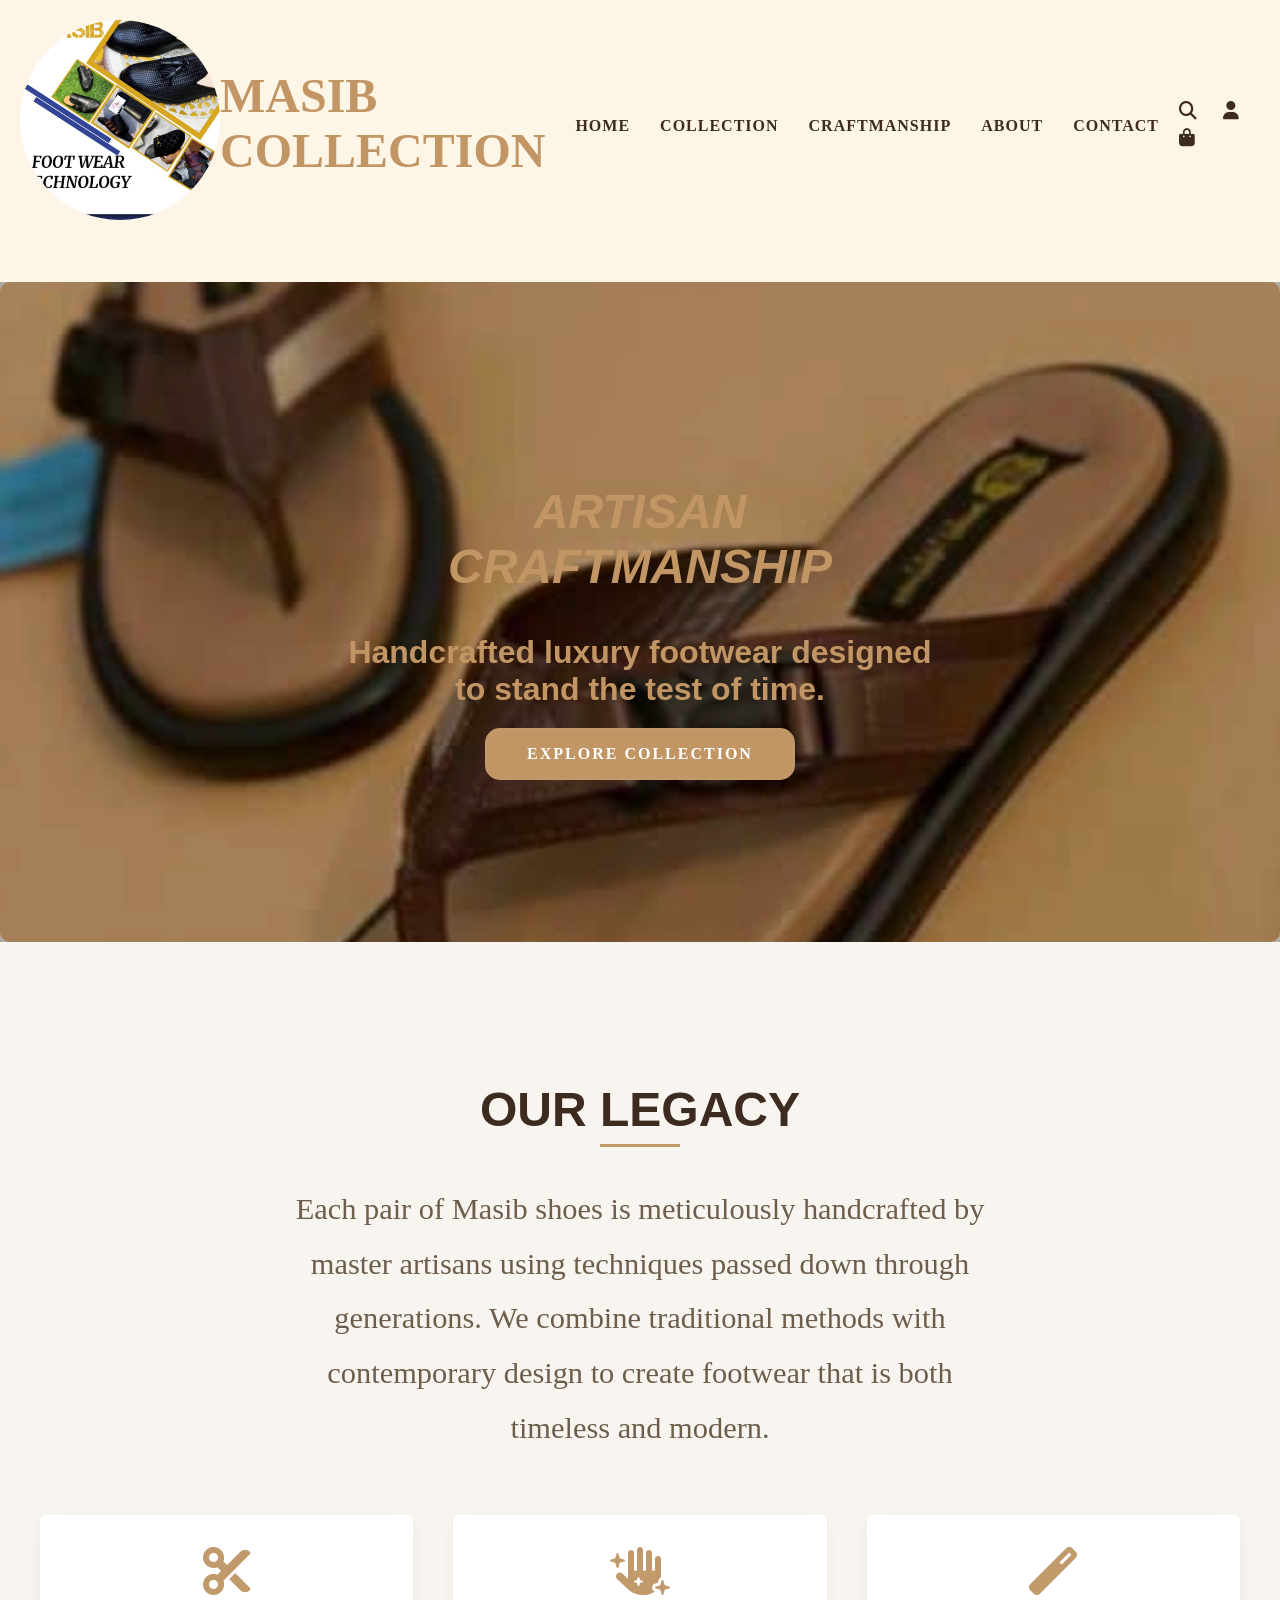
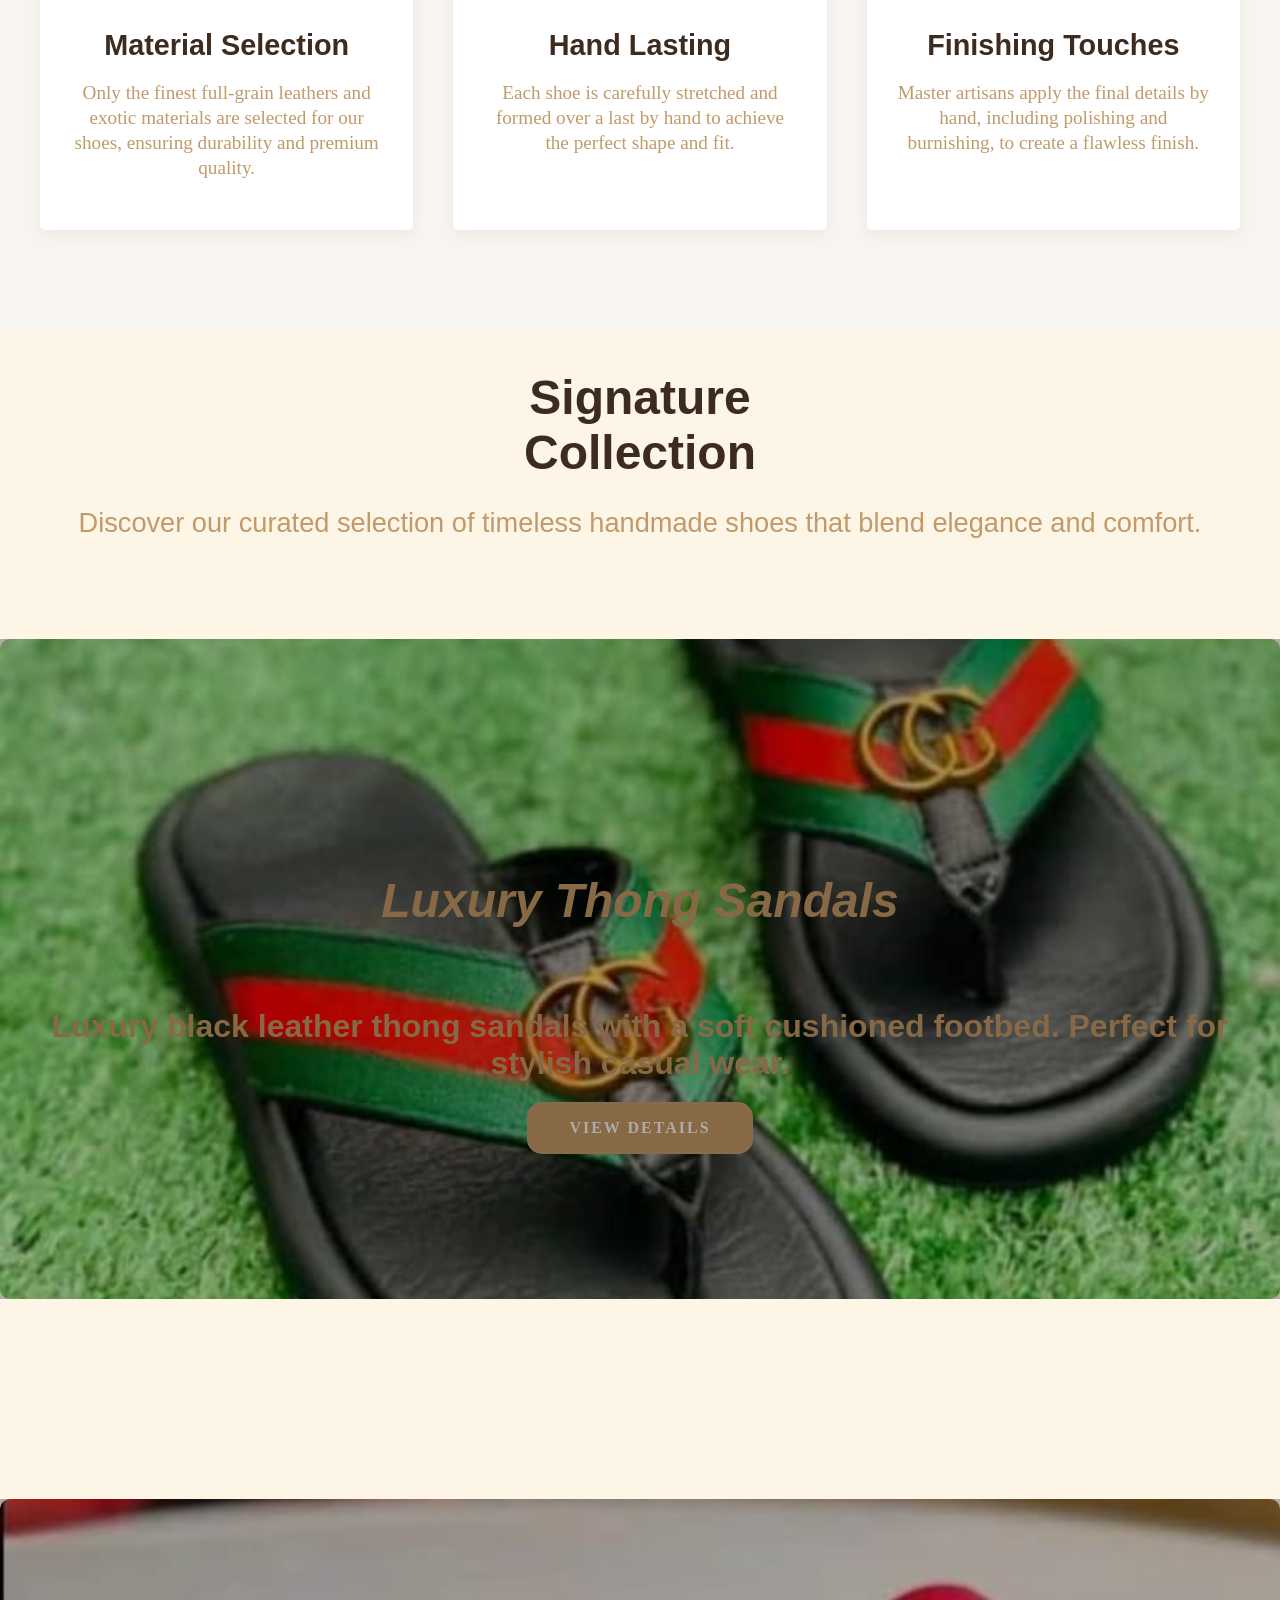
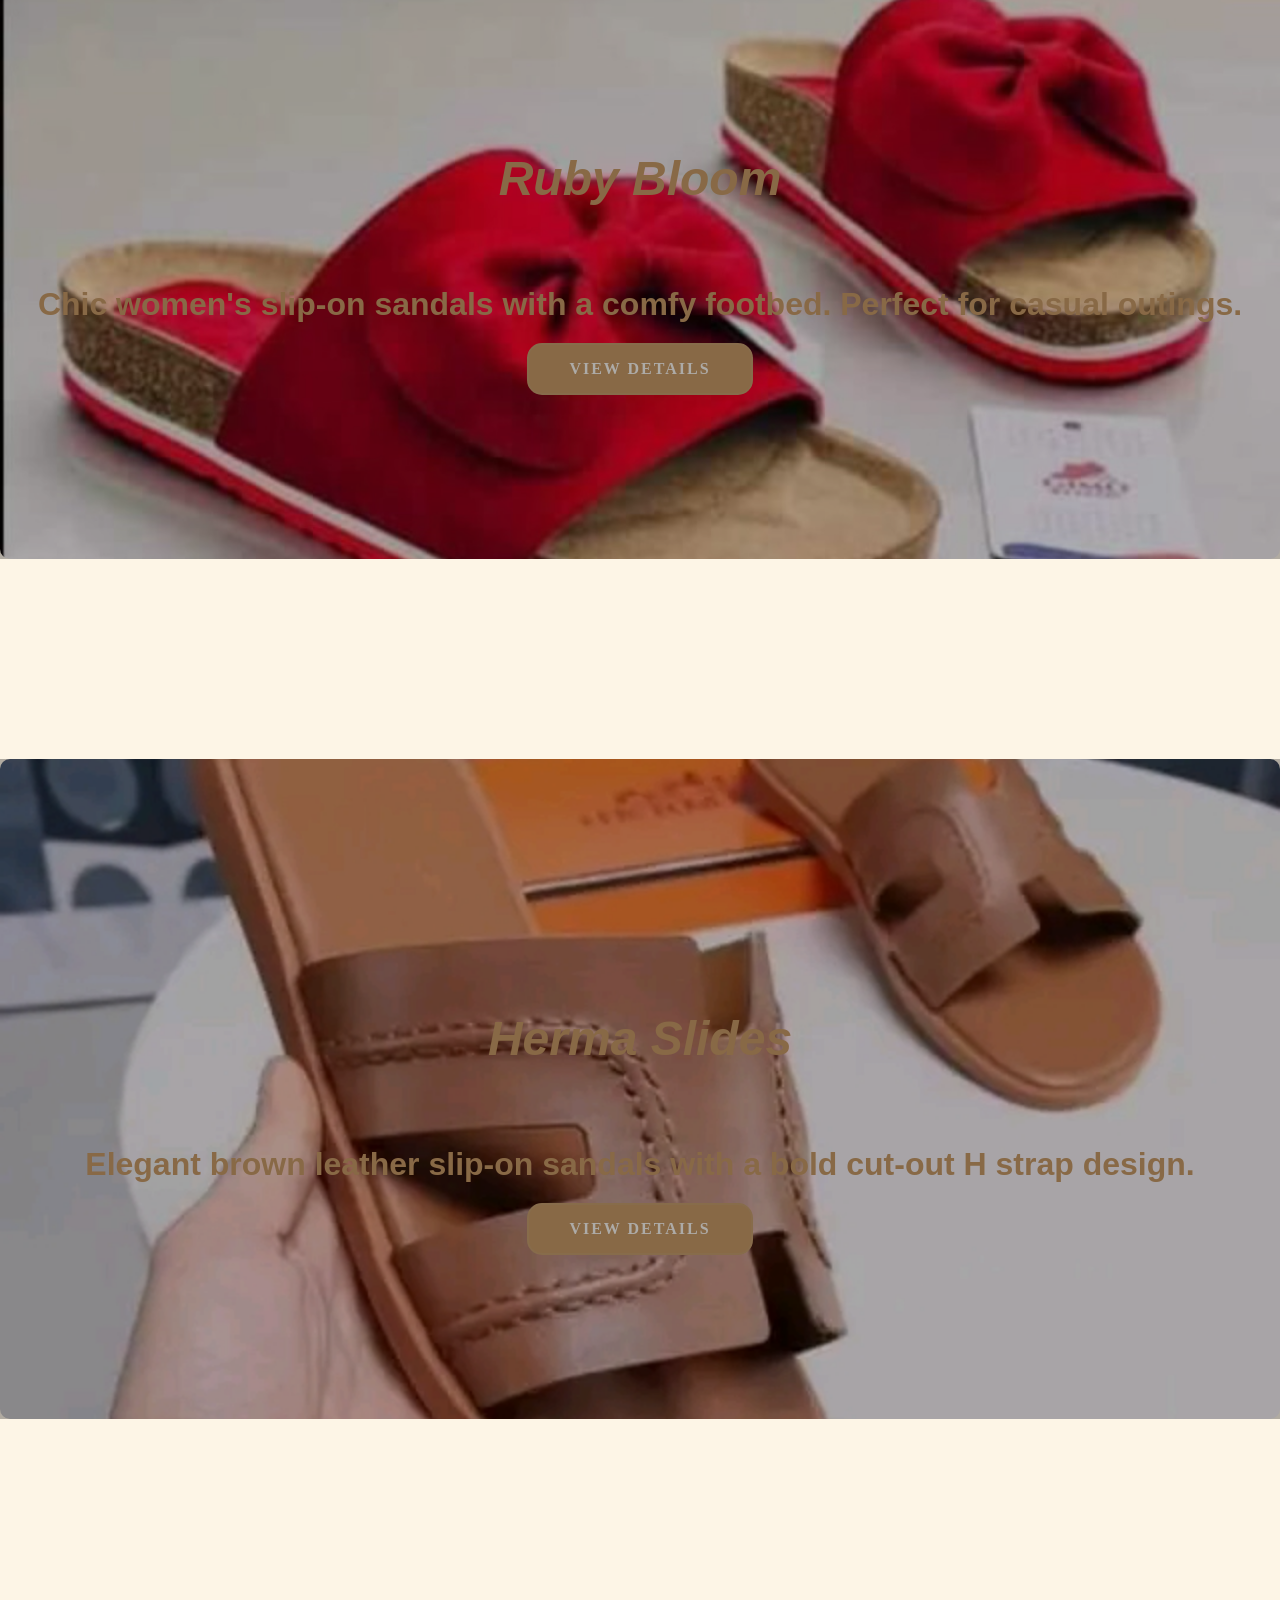
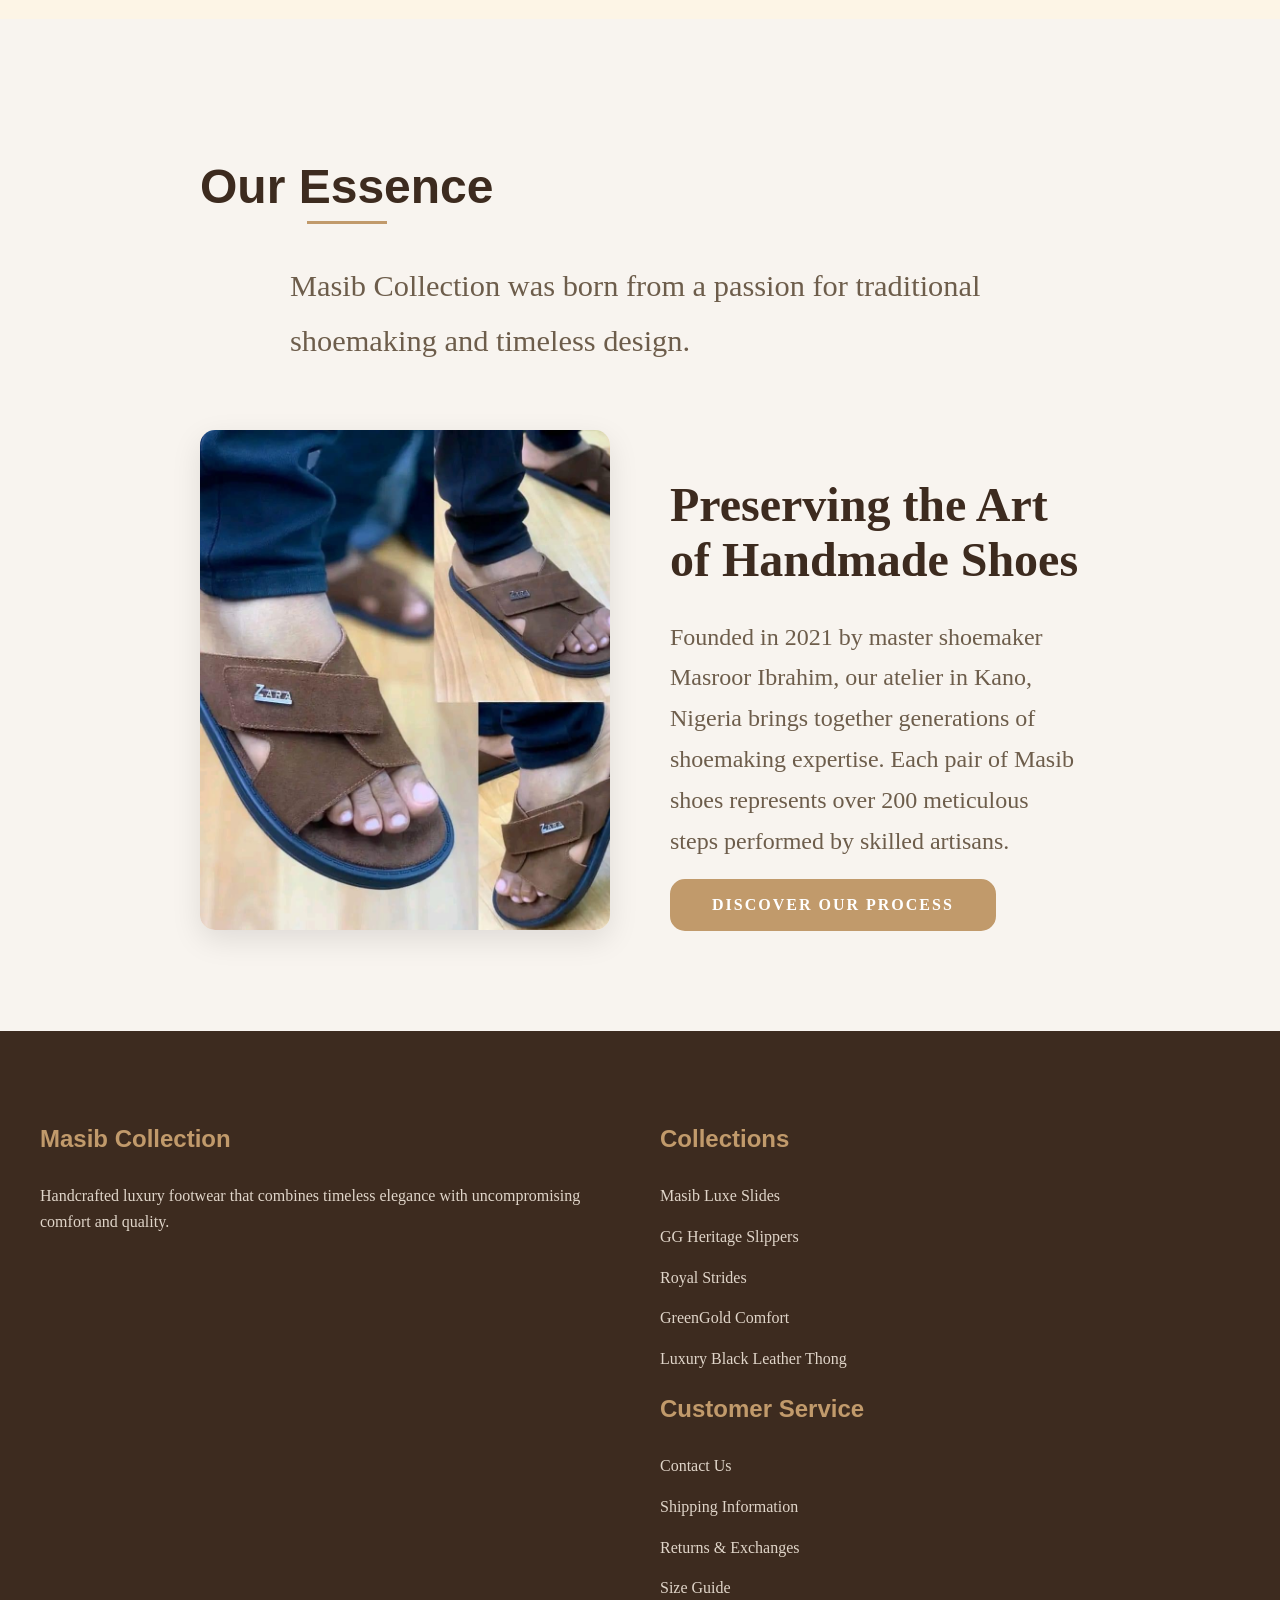
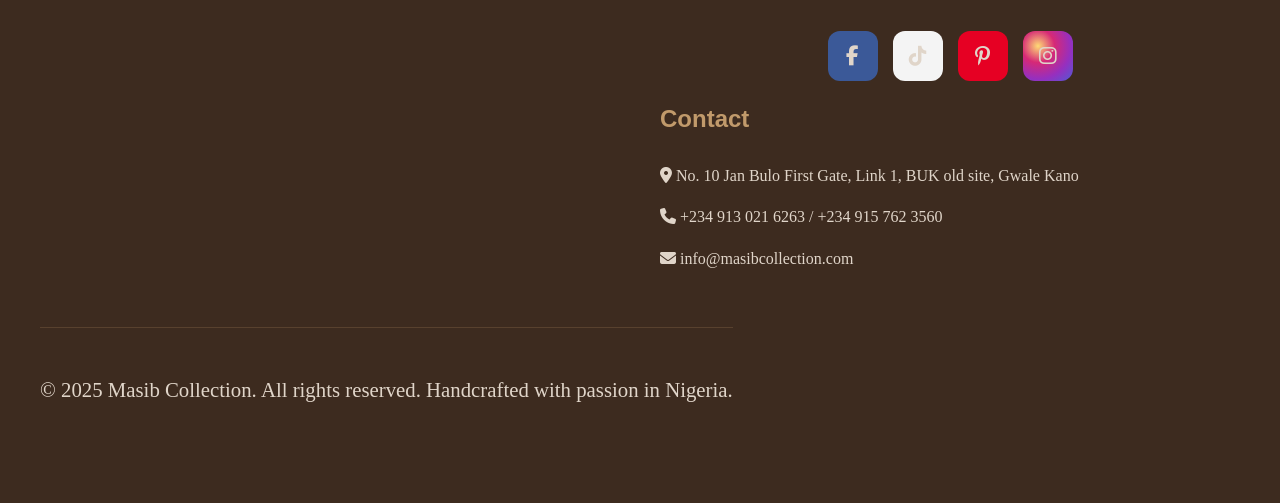
==== index.html @ 95a1f340 "Add files via upload" ====
<!DOCTYPE html>
<html lang="en">
<head>
  <meta charset="UTF-8">
  <meta name="viewport" content="width=device-width, initial-scale=1.0">
  <title>Masib Collection | Artisanal Handmade Shoes</title>
  <link rel="stylesheet" href="style.css">
  <link rel="stylesheet" href="https://cdnjs.cloudflare.com/ajax/libs/font-awesome/6.4.0/css/all.min.css">
</head>
<body class="bdy">
  <!-- HEADER SECTION -->
  <header id="home" class="top-header" role="banner">
    <a href="index.html" aria-label="Masib Collection home">
      <img src="logo3.jpg" alt="MASIB-COLLECTION LOGO" class="mcl">
    </a>

    <h1>MASIB<br>COLLECTION</h1>
    <nav role="navigation" aria-label="Main navigation">
      <ul>
        <li><a href="index.html">HOME</a></li>
        <li><a href="products.html">COLLECTION</a></li>
        <li><a href="craftmanship.html">CRAFTMANSHIP</a></li>
        <li><a href="about.html">ABOUT</a></li>
        <li><a href="contact.html">CONTACT</a></li>
      </ul>
    </nav><br><br>
    <div class="nav-icons" aria-hidden="false">
      <a href="#" aria-label="Search"><i class="fas fa-search"></i></a>
      <a href="#" aria-label="Account"><i class="fas fa-user"></i></a>
      <a href="#" aria-label="Cart"><i class="fas fa-shopping-bag"></i></a>
    </div>
  </header><br><br>

  <!-- HERO SECTION -->
  <section class="hero">
    <div class="hero-content">
      <h2>ARTISAN<br>CRAFTMANSHIP</h2>
      <p>Handcrafted luxury footwear designed to stand the test of time.</p>
      <a href="#" class="hero-btn" aria-label="Explore collection">EXPLORE COLLECTION</a>
    </div>
  </section>

  <!-- CRAFTMANSHIP SECTION -->
  <section id="craftmanship" class="craftmanship">
    <h2 class="section-title"> OUR LEGACY <br></h2>
    <p class="section-subtitle">
      Each pair of Masib shoes is meticulously handcrafted by master artisans using techniques
      passed down through generations. We combine traditional methods with contemporary design
      to create footwear that is both timeless and modern.
    </p>

    <div class="process-steps">
      <div class="step">
        <div class="step-icon" aria-hidden="true"><i class="fas fa-cut"></i></div>
        <h3 class="step-title">Material Selection</h3>
        <p class="step-desc">
          Only the finest full-grain leathers and exotic materials are selected for our shoes,
          ensuring durability and premium quality.
        </p>
      </div>

      <div class="step">
        <div class="step-icon" aria-hidden="true"><i class="fas fa-hand-sparkles"></i></div>
        <h3 class="step-title">Hand Lasting</h3>
        <p class="step-desc">
          Each shoe is carefully stretched and formed over a last by hand to achieve the perfect
          shape and fit.
        </p>
      </div>

      <div class="step">
        <div class="step-icon" aria-hidden="true"><i class="fas fa-magic"></i></div>
        <h3 class="step-title">Finishing Touches</h3>
        <p class="step-desc">
          Master artisans apply the final details by hand, including polishing and burnishing, to
          create a flawless finish.
        </p>
      </div>
    </div>
  </section>

  <!-- PRODUCTS SECTION -->
  <section class="products">
    <h2 class="sig-col">Signature<br>Collection</h2>
    <p class="sig-col2">Discover our curated selection of timeless handmade shoes that blend elegance and comfort.</p>

    <section class="style">
      <div class="style-content" aria-hidden="true"></div>
      <h3 class="style-h3">Luxury Thong Sandals</h3>
      <p class="style-p">
        Luxury black leather thong sandals with a soft cushioned footbed. Perfect for stylish casual wear.
      </p>
      <a href="pages/product-1.html" class="lts" aria-label="View Luxury Thong Sandals details">VIEW DETAILS</a>
    </section>

    <section class="slide">
      <div class="slide-content" aria-hidden="true"></div>
      <h3 class="style-h3">Ruby Bloom</h3>
      <p class="style-p">
        Chic women's slip-on sandals with a comfy footbed. Perfect for casual outings.
      </p>
      <a href="#" class="btm" aria-label="View Ruby Bloom details">VIEW DETAILS</a>
    </section>

    <section class="luxe">
      <div class="luxe-content" aria-hidden="true"></div>
      <h3 class="style-h3">Herma Slides</h3>
      <p class="style-p">
        Elegant brown leather slip-on sandals with a bold cut-out H strap design.
      </p>
      <a href="#" class="btm" aria-label="View Herma Slides details">VIEW DETAILS</a>
    </section>
  </section>

  <!-- ABOUT SECTION -->
  <section id="about" class="about">
    <h2 class="section-title">Our Essence</h2>
    <p class="section-subtitle">Masib Collection was born from a passion for traditional shoemaking and timeless design.</p>

    <div class="about-content">
      <div class="about-image" role="img" aria-label="Masib product image"></div>
      <div class="about-text">
        <h3>Preserving the Art of Handmade Shoes</h3>
        <p>
          Founded in 2021 by master shoemaker Masroor Ibrahim, our atelier in Kano, Nigeria brings
          together generations of shoemaking expertise. Each pair of Masib shoes represents over
          200 meticulous steps performed by skilled artisans.
        </p>
        <a href="#" class="our" aria-label="Learn more about Masib Collection">Discover our Process</a>
      </div>
    </div>
  </section>
  <!--FOOTER SECTION -->
<footer>
  <div class="footer-content">
    <div class="footer-column">
      <h3>Masib Collection</h3>
      <p>Handcrafted luxury footwear that combines timeless elegance with uncompromising comfort and quality.</p>
    </div>

    <div class="footer-column">
      <h3>Collections</h3>
      <ul>
        <li><a href="products.html">Masib Luxe Slides</a></li>
        <li><a href="products.html">GG Heritage Slippers</a></li>
        <li><a href="products.html">Royal Strides</a></li>
        <li><a href="products.html">GreenGold Comfort</a></li>
        <li><a href="products.html">Luxury Black Leather Thong</a></li>
      </ul>
   
    <div class="footer-column">
      <h3>Customer Service</h3>
      <ul>
        <li><a href="contact.html">Contact Us</a></li>
        <li><a href="contact.html">Shipping Information</a></li>
        <li><a href="contact.html">Returns &amp; Exchanges</a></li>
        <li><a href="contact.html">Size Guide</a></li>
      </ul>
    </div>

<div class="social-media">
<a href="#https://facebook.com/@your-username" class="social-box facebook" target="_blank" rel="noopener noreferrer" aria-label="Masib Collection on Facebook">
  <i class="fab fa-facebook-f" aria-hidden="true"></i>
</a>
  <a href="https://www.tiktok.com/@your-username" class="social-box tiktok" target="_blank" rel="noopener noreferrer" aria-label="Masib Collection on TikTok">
    <i class="fab fa-tiktok" aria-hidden="true"></i>
  </a>
  <a href="https://pinterest.com/your-username" class="social-box pinterest" target="_blank" rel="noopener noreferrer" aria-label="Masib Collection on Pinterest">
    <i class="fab fa-pinterest-p" aria-hidden="true"></i>
  </a>
  <a href="https://instagram.com/your-username" class="social-box instagram" target="_blank" rel="noopener noreferrer" aria-label="Masib Collection on Instagram">
    <i class="fab fa-instagram" aria-hidden="true"></i>
  </a>
</div>
    <div class="footer-column">
      <h3>Contact</h3>
      <p><i class="fas fa-map-marker-alt" aria-hidden="true"></i> No. 10 Jan Bulo First Gate, Link 1, BUK old site, Gwale Kano</p>
      <p><i class="fas fa-phone" aria-hidden="true"></i> +234 913 021 6263 / +234 915 762 3560</p>
      <p><i class="fas fa-envelope" aria-hidden="true"></i> info@masibcollection.com</p>
    </div>
  </div>
  <div class="footer-bottom">
    <div class="copyright">
      <p>&copy; 2025 Masib Collection. All rights reserved. Handcrafted with passion in Nigeria.</p>
    </div>
  </div>
</footer>
</body>
</html>
---- style.css ----
/* header & navigation section*/ 

.top-header {
    display: flex;
    flex-direction:  row:
    justify-content: space-between;
    align-items: center;
    padding: 20px;
    font-weight: bold;
    font-size: 1.5rem;
    color: #c29664;
}

nav ul {
    display: flex;
    flex-direction: row;
    list-style: none;
    margin: 0;
    padding: 0;
}

nav li {
    margin-left: 30px;
}

nav a {
    text-decoration: none;
    color: #3d2b1f;
    font-weight: 600;
    font-size: 16px;
    text-transform: uppercase;
    letter-spacing: 1px;
    transition: color 0.3s;
}

nav a:hover {
    color: #c19a6b;
}

.nav-icons a:hover {
    color: #c19a6b;
}
.nav-icons a {
    margin-left: 20px;
    font-size: 18px;
    color: #3d2b1f;
    transition: color 0.3s;
}

/* hero section */

.bdy {
    background-color: oldlace;
    min-height: 100vh;
    margin: 0;
}

.hero {
    min-height: 60vh;
    height: auto;
    display: flex;
    justify-content: center; /* horizontal */
    align-items: center; /* vertical */ 
    color: white;
    background-image: url('palm.jpg');
    background-size: cover;
    background-position: center;
    background-repeat: no-repeat;
    border-radius: 10px;
    flex-direction: column;
    position: relative;
    text-align: center;
    padding: 60px 20px;
}

.hero::before {
    content: "";
    position: absolute;
    top: 0; left: 0;
    width: 100%; height: 100%;
    background: rgba(0, 0, 0, 0.3);
    z-index: 1;
}

.hero-content {
    z-index: 2;
    max-width: 600px;
    padding: 20px;
}
.hero-content h2 {
    font-size: 3rem;
    font-family: Arial, Helvetica, sans-serif;
    font-weight: bold;
    font-style: italic;
    color: #c29664;
}

.hero-content p {
    font-size: 2rem;
    margin-bottom: 20px;
    font-weight: 900;
    font-family: 'Lucida Sans', 'Lucida Sans Regular', 'Lucida Grande', 'Lucida Sans Unicode', Geneva, Verdana, sans-serif;
    color: #c29664;
}

.hero-btn{
    background-color: #c29664;
    padding: 15px 40px;
    font-weight: 600;
    color: white;
    text-decoration: none;
    border-radius: 15px;
    letter-spacing: 2px;
    text-transform: uppercase;
    display: inline-block;
    border: 2px solid #c19a6b;
    transition: all 0.3s;
}

.hero-btn:hover {
    background: transparent;
    color: #c19a6b;
}

/* craftmanship section */
.craftmanship {
    padding: 100px 20px;
    background: #f8f4ef;
    text-align: center;
}

.section-title::after {
    content: '';
    position: absolute;
    width: 80px;
    height: 3px;
    background: #c19a6b;
    bottom: -10px;
    left: 50%;
    transform: translateX(-50%);
}

.section-title {
    font-family: 'arial', sans-serif;
    font-size: 3rem;
    margin-bottom: 15px;
    color: #3d2b1f;
    position: relative;
    display: inline-block;
}

.section-subtitle {
    font-size: 1.9rem;
    max-width: 700px;
    margin: 30px auto 60px;
    color: #6d5d4b;
    line-height: 1.8;
}

.process-steps {
    display: flex;
    justify-content: center;
    flex-wrap: wrap;
    gap: 40px;
    max-width: 1200px;
    margin: 0 auto;
}

.step {
    flex: 1;
    min-width: 250px;
    max-width: 350px;
    padding: 30px;
    background: white;
    border-radius: 5px;
    box-shadow: 0 5px 15px rgba(0, 0, 0, 0.05);
    transition: transform 0.3s;
}

.step:hover {
    transform: translateY(-10px);
}

.step-icon {
    font-size: 3rem;
    color: #c19a6b;
    margin-bottom: 20px;
}

.step-title {
    font-family: Impact, Haettenschweiler, 'Arial Narrow Bold', sans-serif;
    font-size: 1.8rem;
    margin-bottom: 15px;
    color: #3d2b1f;
}
.step-desc {
    color: #c19a6b;
    line-height: 1.3;
    font-size: 1.2rem;
    font-family: 'Lucida Sans', 'Lucida Sans Regular', 'Lucida Grande';
    font-weight: 200;
}

/* products section */
.sig-col {
    font-size: 3rem;
    text-align: center;
    font-family: Verdana, Geneva, Tahoma, sans-serif;
    margin-bottom: 15px;
    color: #3d2b1f;
}

.sig-col2 {
    font-size: 1.7rem;
    font-family: 'Segoe UI', Tahoma, Geneva, Verdana, sans-serif;
    text-align: center;
    margin-bottom: 15px;
    color: #c19a6b;
}

.style {
    min-height: 60vh;
    height: auto;
    display: flex;
    justify-content: center;
    align-items: center;
    color: #f8f4ef;
    background-image: url('ggc2.jpg');
    background-size: cover;
    background-position: center;
    background-repeat: no-repeat;
    border-radius: 10px;
    flex-direction: column;
    position: relative;
    text-align: center;
    margin-top: 100px;
    margin-bottom: 200px;
    padding: 60px 20px;
}

.style::before {
    content: "";
    position: absolute;
    top: 0; left: 0;
    width: 100%; height: 100%;
    background: rgba(0, 0, 0, 0.3);
    z-index: 1;
}

.style-content {
    z-index: 2;
    max-width: 600px;
    padding: 20px;
}

.style-h3 {
    font-size: 3rem;
    font-family: Arial, Helvetica, sans-serif;
    font-weight: bold;
    font-style: italic;
    color: #c29664;
}

.style-p {
    font-size: 2rem;
    margin-bottom: 20px;
    font-weight: 900;
    font-family: 'Lucida Sans', 'Lucida Sans Regular', 'Lucida Grande', 'Lucida Sans Unicode', Geneva, Verdana, sans-serif;
    color: #c29664;
}

.lts {
    background-color: #c29664;
    color: #f8f4ef;
    font-weight: bold;
    text-decoration: none;
    border-radius: 15px;
    padding: 15px 40px;
    display: inline-block;
    text-transform: uppercase;
    letter-spacing: 2px;
    border: 2px solid #c19a6b;
    transition: all 0.3s;
}

.lts:hover {
    background: transparent;
    color: #c19a6b;
}

.slide {
    min-height: 60vh;
    height: auto;
    display: flex;
    justify-content: center;
    align-items: center;
    color: #f8f4ef;
    background-image: url('brc2.jpg');
    background-size: cover;
    background-position: center;
    background-repeat: no-repeat;
    border-radius: 10px;
    flex-direction: column;
    position: relative;
    text-align: center;
    margin-top: 100px;
    margin-bottom: 200px;
    padding: 60px 20px;
}

.btm {
    background-color: #c29664;
    padding: 15px 40px;
    font-weight: 600;
    color: #f8f4ef;
    text-decoration: none;
    border-radius: 15px;
    text-transform: uppercase;
    letter-spacing: 2px;
    border: 2px solid #c19a6b;
    transition: all 0.3s;
    display: inline-block;
}

.btm:hover {
    background: transparent;
    color: #c19a6b;
}
.slide::before {
    content: "";
    position: absolute;
    top: 0; left: 0;
    width: 100%; height: 100%;
    background: rgba(0, 0, 0, 0.3);
    z-index: 1;
}

.slide-content {
    z-index: 2;
    max-width: 600px;
    padding: 20px;
}

.luxe {
    min-height: 60vh;
    height: auto;
    display: flex;
    justify-content: center;
    align-items: center;
    color: #f8f4ef;
    background-image: url('hms.jpg');
    background-size: cover;
    background-position: center;
    background-repeat: no-repeat;
    border-radius: 10px;
    flex-direction: column;
    position: relative;
    text-align: center;
    margin-bottom: 200px;
    margin-top: 100px;
    padding: 60px 20px;
}

.luxe::before {
    content: "";
    position: absolute;
    top: 0; left: 0;
    width: 100%; height: 100%;
    background: rgba(0, 0, 0, 0.3);
    z-index: 1;
}

.luxe-content {
    z-index: 2;
    max-width: 600px;
    padding: 20px;
}

/* buttons shared styles already defined above (bth, btm, lts) */

.about {
    padding: 100px 200px;
    background: #f8f4ef;
}

.about-content {
   display: flex;
   align-items: center;
   max-width: 1200px;
   margin: 60px auto 0;
   gap: 60px;
   flex-wrap: wrap;
}

.about-image {
    flex: 1;
    height: 500px;
    background: url('zara.jpg') center/cover no-repeat;
    border-radius: 15px;
    box-shadow: 0 10px 30px rgba(0, 0, 0, 0.1);
}

.about-text {
    flex: 1;
    min-width: 300px;
}

.about-text h3 {
    font-family: 'Times New Roman', Times, serif;
    font-size: 3rem;
    margin-bottom: 30px;
    color: #3d2b1f;
}

.about-text p {
    color: #6d5d4b;
    line-height: 1.8;
    margin-bottom: 30px;
    font-size: 1.5rem;
}

.our {
    border-radius: 15px;
    background: #c19a6b;
    color: white;
    letter-spacing: 2px;
    border: 2px solid #c19a6b;
    transition: all 0.3s;
    text-decoration: none;
    font-weight: 600;
    text-transform: uppercase;
    padding: 15px 40px;
    display: inline-block;
}

.our:hover {
    background: transparent;
    color: #c19a6b;
}

.mcl{
    width: 200px;
    height: 200px;
    border-radius: 50%;
    object-fit: cover;
}

/* FOOTER */
footer {
    background: #3d2b1f;
    color: #e0d5c9;
    padding: 70px 20px 30px;
}

.footer-content {
    display: flex;
    flex-wrap: wrap;
    justify-content: space-between;
    max-width: 1200px;
    margin: 0 auto;
    gap: 40px;
    padding-bottom: 50px;
}

.footer-column {
    flex: 1;
    min-width: 250px;
}

.footer-column h3 {
    font-family: 'Segoe UI', Tahoma, Geneva, Verdana, sans-serif;
    font-size: 1.5rem;
    margin-bottom: 30px;
    color: #c19a6b;
}

.footer-column p, .footer-column li {
   margin-bottom: 15px;
   line-height: 1.6;
}

.footer-column ul {
    list-style: none;
    padding: 0;
}

.footer-column a {
    color: #e0d5c9;
    text-decoration: none;
    transition: color 0.3s;
}
.footer-column a:hover {
    color: #c19a6b;
}

.social-media {
  display: flex;
  justify-content: center;
  gap: 15px;
  margin-top: 30px;
}

.social-box {
  width: 50px;
  height: 50px;
  border-radius: 12px;
  background-color: #f4f4f4;
  display: flex;
  justify-content: center;
  align-items: center;
  text-decoration: none;
  font-size: 20px;
  transition: all 0.3s ease;
  color: #fff;
}

.facebook { background-color: #3b5998; }
.twitter { background-color: #00acee; }
.pinterest { background-color: #e60023; }
.instagram { background: radial-gradient(circle at 30% 30%, #feda75, #d62976, #962fbf, #4f5bd5); }

.social-box:hover {
  transform: scale(1.1);
  box-shadow: 0 8px 20px rgba(0, 0, 0, 0.2);
}

.copyright {
    text-align: center;
    padding-top: 30px;
    border-top: 1px solid rgba(193, 154, 107, 0.2);
    max-width: 1200px;
    margin: 0 auto;
    font-size: 1.3rem;
}

 /* COLLECTION SECTION */
        .collection-header > h2 {
            font-size: 2.5rem;
            text-align: center;
            color: #c19a6b;
            font-weight: 700;
            font-family: 'Franklin Gothic Medium', 'Arial Narrow', Arial, sans-serif;
            margin-bottom: 0px;
            text-transform: uppercase;
            opacity: 0;
            transform: translateY(0);
            animation: slidefade 1s ease forwards;
            animation-delay: 1s;
        }

        @keyframes slidefade{
            to{
                opacity: 1;
                transform: translateY(0);
            }
        }

        .collection-header > h4 {
            color: #3d2b1f;
            font-size: 1.5rem;
            font-weight: 300;
            font-family: 'Segoe UI', Tahoma, Geneva, Verdana, sans-serif;
            text-align: center;
            margin-bottom: opx;
            opacity: 0;
            transform: translateY(20px);
            animation: slidefade 1s ease forwards;
            animation-delay: 0.5s;
        }

        .product-grid {
  display: grid;
  grid-template-columns: repeat(auto-fit, minmax(230px, 1fr));
  gap: 30px;
  max-width: 1100px;
  margin: 0 auto;
}

.product-card {
  background: #c9a67d;
  border-radius: 20px;
  box-shadow: 0 2px 10px rgba(0,0,0,0.08);
  overflow: hidden;
  transition: transform 0.3s ease, box-shadow 0.3s ease;
}

.product-card:hover {
  transform: translateY(-5px);
  box-shadow: 0 4px 18px rgba(0,0,0,0.15);
}

.product-card img {
  width: 100%;
  height: 500px;
  object-fit: cover;
  transition: transform 0.4s ease;
}

.product-card img:hover {
  transform: scale(1.05);
}

.product-card h3 {
  font-size: 2rem;
  color: #4e7a8e;
  margin-top: 12px;
  text-align: center;
  font-family: 'Gill Sans', 'Gill Sans MT', Calibri, 'Trebuchet MS', sans-serif;
  font-weight: 400;
  font-style: ;
}

.product-card .price {
  color: #4e7a8e;
  margin: 5px 0 10px;
  text-align: center;
  font-family: 'Segoe UI', Tahoma, Geneva, Verdana, sans-serif;
  font-weight: 300;
}

.product-card button {
  background: #001f3f;
  color: #4e7a8e;
  border: none;
  padding: 10px 0;
  width: 100%;
  border-radius: 0 0 15px 15px;
  cursor: pointer;
  font-weight: 500;
  transition: background 0.3s ease;
}

.product-card button:hover {
  background: #00acee;
}

/* ========== CRAFTSMANSHIP SECTION ========== */
.craftsmanship {
  background: linear-gradient(to right, #fff, #f7f5f0);
  padding: 80px 10%;
  animation: fadeUp 1.3s ease-in-out;
}

.craft-container {
  display: grid;
  grid-template-columns: repeat(auto-fit, minmax(380px, 1fr));
  gap: 50px;
  align-items: center;
}

/* TEXT SECTION */
.craft-text h2 {
  font-size: 2.4rem;
  letter-spacing: 3px;
  color: #111;
  position: relative;
  margin-bottom: 20px;
}

.craft-text h2::after {
  content: "";
  width: 70px;
  height: 3px;
  background: #e0a106;
  position: absolute;
  bottom: -8px;
  left: 0;
}

.craft-text p {
  color: #444;
  line-height: 1.8;
  margin-top: 15px;
  font-size: 1rem;
  text-align: justify;
}

.learn-btn {
  display: inline-block;
  background: #111;
  color: #fff;
  border: none;
  padding: 12px 30px;
  border-radius: 25px;
  margin-top: 25px;
  font-size: 1rem;
  font-weight: 500;
  cursor: pointer;
  transition: all 0.4s ease;
}

/* Button hover & responsive behavior */
.learn-btn:hover,
.learn-btn:focus {
  background: #e0a106;
  color: #111;
  transform: scale(1.07);
  box-shadow: 0 0 15px rgba(224,161,6,0.4);
}

.learn-btn:active {
  transform: scale(0.98);
}

/* IMAGE SECTION */
.craft-image img {
  width: 100%;
  border-radius: 14px;
  box-shadow: 0 4px 18px rgba(0,0,0,0.15);
  transition: transform 0.6s ease, box-shadow 0.6s ease;
}

.craft-image img:hover {
  transform: scale(1.05);
  box-shadow: 0 6px 20px rgba(0,0,0,0.25);
}

/* Animation */
@keyframes fadeUp {
  from { opacity: 0; transform: translateY(40px); }
  to { opacity: 1; transform: translateY(0); }
}

/* RESPONSIVE DESIGN */
@media (max-width: 768px) {
  .craftsmanship {
    padding: 60px 6%;
  }

  .craft-text h2 {
    font-size: 1.8rem;
    text-align: center;
  }

  .craft-text h2::after {
    left: 50%;
    transform: translateX(-50%);
  }

  .craft-text p {
    font-size: 0.95rem;
    line-height: 1.7;
  }

  .learn-btn {
    display: block;
    margin: 25px auto 0;
    padding: 12px 40px;
    font-size: 0.95rem;
  }

  .craft-image img {
    border-radius: 50px;
  }
}

Masroor 1, [11/5/2025 8:02 AM]
<section class="about-section">
    <div class="about-container">
      <div class="about-image fade-in-left">
        <img src="hfc.jpg" alt="Masib craftsmanship">
      </div>

      <div class="about-text fade-in-right">
        <h2>About Masib Collection</h2>
        <p>
          <strong>MASIB Collection</strong> was founded with a passion for artistry, precision, and individuality. Each piece is more than footwear — it’s a form of expression. 
          We combine traditional craftsmanship with innovative design, creating timeless shoes that deliver elegance, comfort, and durability in every step.
        </p>

        <p>
          Our skilled artisans work with premium materials, shaping each pair to perfection. From sketch to sole, every MASIB creation carries a story of dedication, detail, and purpose.
        </p>

        <p>
          Whether you’re dressing up or winding down, MASIB shoes embody confidence and sophistication — made for those who walk their own path.
        </p>

        <a href="products.html" class="btn">Explore Our Collection</a>
      </div>
    </div>
  </section>

/* === ABOUT PAGE STYLING === */

.about-section {
  padding: 80px 10%;
  background: #fff;
  color: #111;
  overflow: hidden;
}

.about-container {
  display: flex;
  flex-wrap: wrap;
  align-items: center;
  gap: 50px;
}

.story-image img {
  width: 100%;
  max-width: 500px;
  border-radius: 15px;
  box-shadow: 0 4px 25px rgba(0,0,0,0.1);
}

.about-text {
  flex: 1;
  min-width: 300px;
}

.about-text h2 {
  font-size: 2.4em;
  margin-bottom: 20px;
  color: #000;
  position: relative;
  animation: fadeDown 1s ease forwards;
}

.about-text h2::after {
  content: '';
  display: block;
  width: 60px;
  height: 4px;
  background: #000;
  margin-top: 10px;
  border-radius: 2px;
}

.about-text p {
  line-height: 1.7;
  margin-bottom: 18px;
  opacity: 0;
  animation: fadeUp 1s ease forwards;
}

.about-text p:nth-of-type(1) { animation-delay: 0.3s; }
.about-text p:nth-of-type(2) { animation-delay: 0.6s; }
.about-text p:nth-of-type(3) { animation-delay: 0.9s; }

.btn {
  display: inline-block;
  padding: 12px 25px;
  background: #c19a6b;
  color: #feda75;
  text-decoration: none;
  border-radius: 25px;
  margin-top: 10px;
  margin-bottom: 15px;
  opacity: 0;
  transform: translateY(20px);
  animation: fadeUp 1s ease forwards;
  animation-delay: 1.2s;
}

.btn:hover {
  background: #333;
  transform: scale(1.05);
  transition: 0.3s;
}

/* === ANIMATIONS === */

@keyframes fadeInLeft {
  from { opacity: 0; transform: translateX(-60px); }
  to { opacity: 1; transform: translateX(0); }
}

@keyframes fadeInRight {
  from { opacity: 0; transform: translateX(60px); }
  to { opacity: 1; transform: translateX(0); }
}

@keyframes fadeUp {
  from { opacity: 0; transform: translateY(30px); }
  to { opacity: 1; transform: translateY(0); }
}

@keyframes fadeDown {
  from { opacity: 0; transform: translateY(-30px); }
  to { opacity: 1; transform: translateY(0); }
}

/* Animation Classes */
.fade-in-left {
  opacity: 0;
  animation: fadeInLeft 1.2s ease forwards;
}

.fade-in-right {
  opacity: 0;
  animation: fadeInRight 1.2s ease forwards;
  animation-delay: 0.3s;
}

/* Responsive */
@media (max-width: 768px) {
  .about-container {
    flex-direction: column;
    text-align: center;
  }

  .about-text h2::after {
    margin: 10px auto;
  }
}

/* ===== CONTACT SECTION ===== */
.contact-section {
  padding: 80px 10%;
  display: flex;
  flex-wrap: wrap;
  justify-content: center;
  align-items: flex-start;
  background: linear-gradient(135deg, #fff 40%, #f1f1f1);
  animation: fadeIn 1s ease forwards;
}

.contact-container {
  display: flex;
  flex-wrap: wrap;
  justify-content: space-between;
  width: 100%;
  max-width: 1100px;
  gap: 40px;
}

/* ===== INFO SECTION ===== */
.contact-info {
  flex: 1;
  min-width: 300px;
  animation: slideInLeft 1s ease forwards;
}

.contact-info h2 {
  font-size: 2em;
  margin-bottom: 15px;
  color: #111;
}

.contact-info p {
  line-height: 1.6;
  margin-bottom: 20px;
}

.contact-details p {
  margin-bottom: 10px;
  display: flex;
  align-items: center;
}

.contact-details i {
  margin-right: 10px;
  color: #b48b4e;
}

.contact-links a {
  color: #333;
  font-size: 1.5em;
  margin-right: 15px;
  transition: 0.3s ease;
}

.contact-links a:hover {
  color: #b48b4e;
  transform: scale(1.1);
}

/* ===== FORM SECTION ===== */
.contact-form {
  flex: 1;
  min-width: 300px;
  background: #fff;
  padding: 30px;
  border-radius: 12px;
  box-shadow: 0 4px 20px rgba(0, 0, 0, 0.08);
  animation: slideInRight 1s ease forwards;
}

.contact-form form {
  display: flex;
  flex-direction: column;
}

.contact-form input,
.contact-form textarea {
  margin-bottom: 15px;
  padding: 12px;
  border: 1px solid #ccc;
  border-radius: 8px;
  font-size: 1em;
  width: 100%;
}

.contact-form button {
  background: #b48b4e;
  color: #fff;
  border: none;
  padding: 12px;
  border-radius: 8px;
  font-size: 1em;
  cursor: pointer;
  transition: 0.3s ease;
}

.contact-form button:hover {
  background: #96753c;
  transform: translateY(-2px);
}

/* ===== ANIMATIONS ===== */
@keyframes fadeIn {
  from { opacity: 0; }
  to { opacity: 1; }
}

@keyframes slideInLeft {
  from { transform: translateX(-50px); opacity: 0; }
  to { transform: translateX(0); opacity: 1; }
}

@keyframes slideInRight {
  from { transform: translateX(50px); opacity: 0; }
  to { transform: translateX(0); opacity: 1; }
}

/* ===== RESPONSIVE ===== */
@media (max-width: 768px) {
  .contact-section {
    padding: 60px 5%;
  }
  .contact-container {
    flex-direction: column;
  }
}
    
/* RESPONSIVE */

/* Large tablets / small desktops */
@media (max-width: 1100px) {
    .top-header {
        flex-direction: column;
        align-items: center;
        gap: 12px;
        padding: 12px 5%;
    }

    nav ul {
        flex-direction: row;
        flex-wrap: wrap;
        justify-content: center;
    }

    nav li {
        margin-left: 20px;
    }

    section {
        padding: 80px 5% 40px;
    }

    .hero, .style, .slide, .luxe {
        padding: 40px 20px;
    }

    .about {
        padding: 60px 20px;
    }

    .about-content {
        gap: 30px;
    }

    .footer-content {
        padding-bottom: 40px;
    }
}

/* Tablets and mobile landscape */
@media (max-width: 768px) {
    .top-header {
        padding: 10px 4%;
    }

    nav ul {
        flex-direction: column;
        align-items: center;
        gap: 10px;
    }

    nav li {
        margin-left: 0;
    }

    .hero-content h2 { font-size: 2rem; }
    .hero-content p { font-size: 1.25rem; }

    .section-title { font-size: 2.2rem; }
    .section-subtitle { font-size: 1.1rem; }

    .process-steps {
        flex-direction: column;
        gap: 20px;
        padding: 0 20px;
    }

    .about {
        padding: 40px 16px;
    }

    .about-image {
        height: 320px;
    }

    .mcl {
        width: 140px;
        height: 140px;
    }

    .footer-content {
        flex-direction: column;
        align-items: center;
        gap: 30px;
    }
}

/* Small phones */
@media (max-width: 480px) {
    .top-header h1 { font-size: 1.1rem; text-align: center; }
    nav a { font-size: 14px; }
    .hero-content h2 { font-size: 1.6rem; }
    .hero-content p { font-size: 1rem; }
    .section-title { font-size: 1.6rem; }
    .section-subtitle { font-size: 1rem; max-width: 320px; }
    .about { padding: 30px 12px; }
    .about-content { gap: 20px; margin-top: 30px; }
    .mcl { width: 100px; height: 100px; }
    .footer-column h3 { font-size: 1.2rem; }
    .copyright {
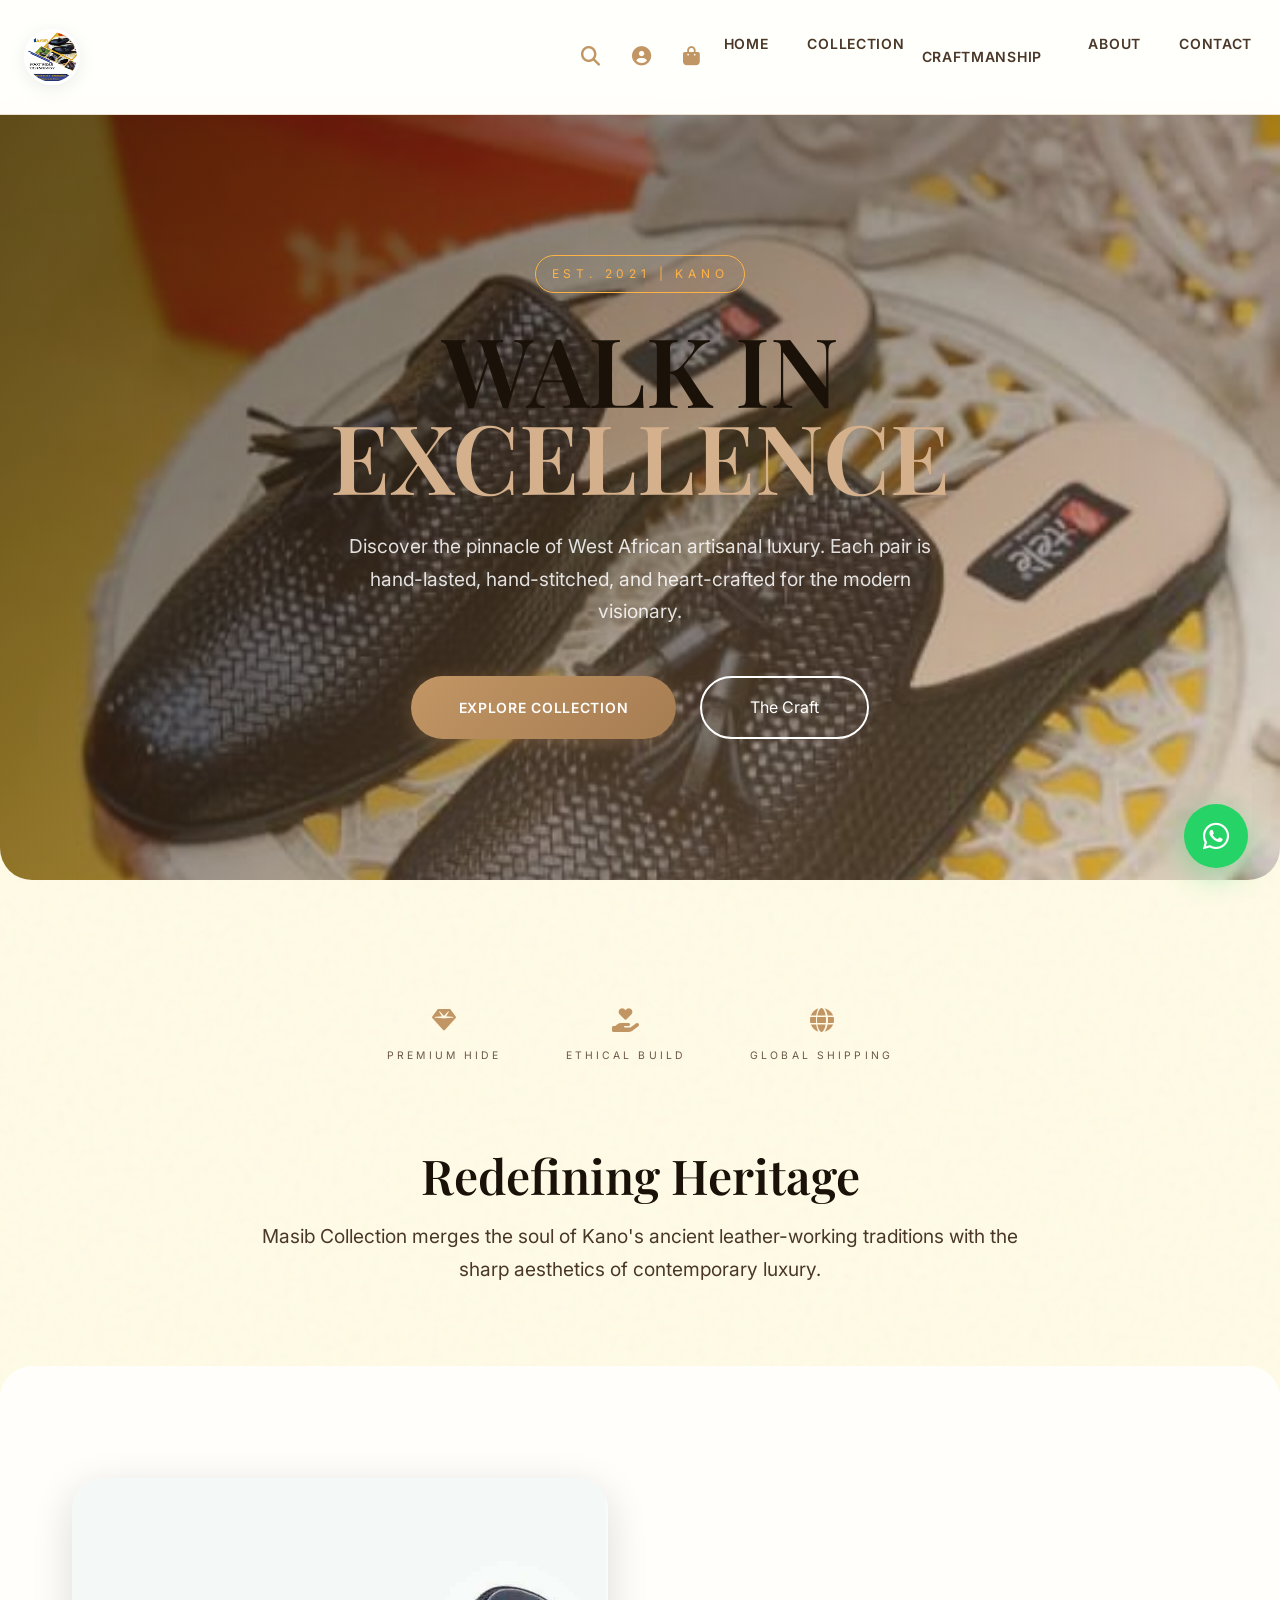
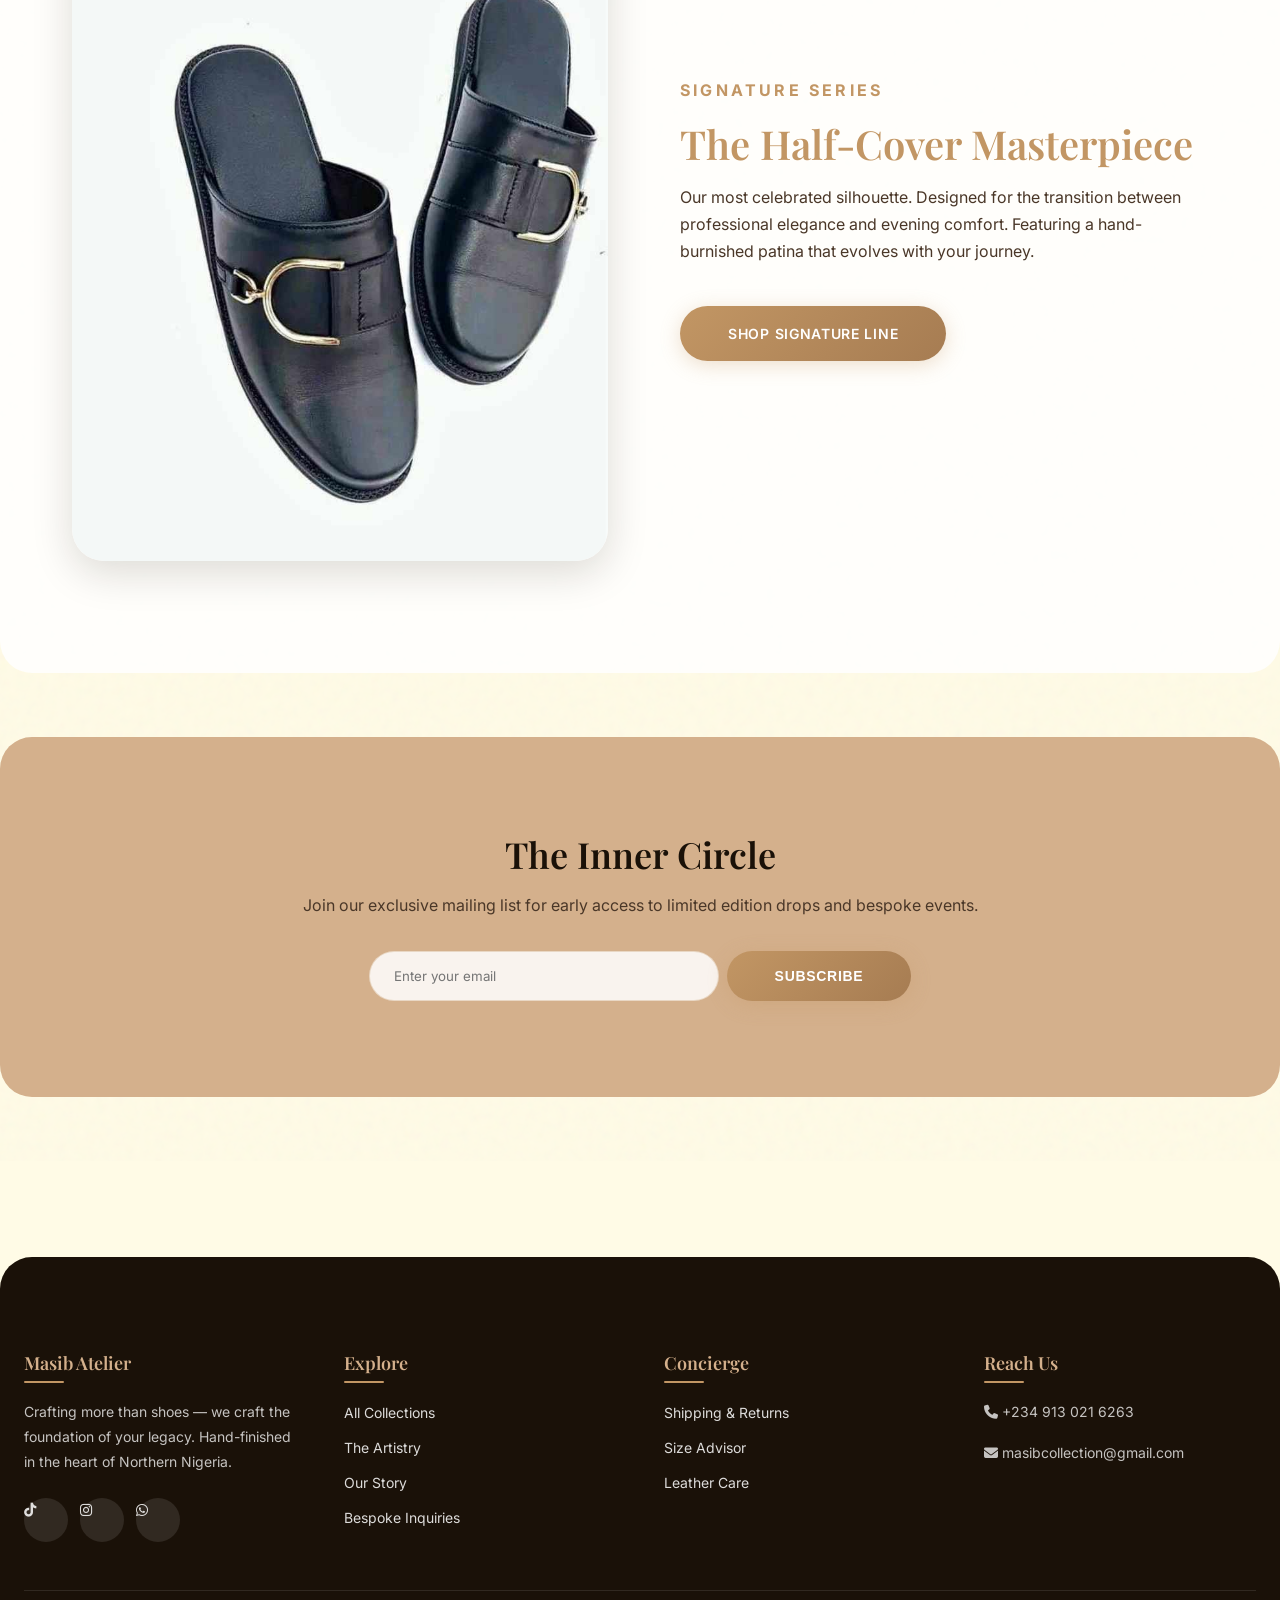
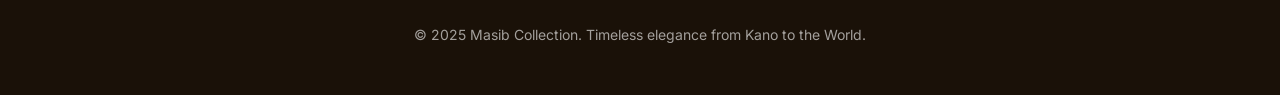
==== commit 10c8925e: "Initial commit: Luxury design and mobile responsiveness updates" ====
--- a/index.html
+++ b/index.html
@@ -1,190 +1,157 @@
-
-<!DOCTYPE html>
-<html lang="en">
-<head>
-  <meta charset="UTF-8">
-  <meta name="viewport" content="width=device-width, initial-scale=1.0">
-  <title>Masib Collection | Artisanal Handmade Shoes</title>
-  <link rel="stylesheet" href="style.css">
-  <link rel="stylesheet" href="https://cdnjs.cloudflare.com/ajax/libs/font-awesome/6.4.0/css/all.min.css">
-</head>
-<body class="bdy">
-  <!-- HEADER SECTION -->
-  <header id="home" class="top-header" role="banner">
-    <a href="index.html" aria-label="Masib Collection home">
-      <img src="logo3.jpg" alt="MASIB-COLLECTION LOGO" class="mcl">
-    </a>
-
-    <h1>MASIB<br>COLLECTION</h1>
-    <nav role="navigation" aria-label="Main navigation">
-      <ul>
-        <li><a href="index.html">HOME</a></li>
-        <li><a href="products.html">COLLECTION</a></li>
-        <li><a href="craftmanship.html">CRAFTMANSHIP</a></li>
-        <li><a href="about.html">ABOUT</a></li>
-        <li><a href="contact.html">CONTACT</a></li>
-      </ul>
-    </nav><br><br>
-    <div class="nav-icons" aria-hidden="false">
-      <a href="#" aria-label="Search"><i class="fas fa-search"></i></a>
-      <a href="#" aria-label="Account"><i class="fas fa-user"></i></a>
-      <a href="#" aria-label="Cart"><i class="fas fa-shopping-bag"></i></a>
-    </div>
-  </header><br><br>
-
-  <!-- HERO SECTION -->
-  <section class="hero">
-    <div class="hero-content">
-      <h2>ARTISAN<br>CRAFTMANSHIP</h2>
-      <p>Handcrafted luxury footwear designed to stand the test of time.</p>
-      <a href="#" class="hero-btn" aria-label="Explore collection">EXPLORE COLLECTION</a>
-    </div>
-  </section>
-
-  <!-- CRAFTMANSHIP SECTION -->
-  <section id="craftmanship" class="craftmanship">
-    <h2 class="section-title"> OUR LEGACY <br></h2>
-    <p class="section-subtitle">
-      Each pair of Masib shoes is meticulously handcrafted by master artisans using techniques
-      passed down through generations. We combine traditional methods with contemporary design
-      to create footwear that is both timeless and modern.
-    </p>
-
-    <div class="process-steps">
-      <div class="step">
-        <div class="step-icon" aria-hidden="true"><i class="fas fa-cut"></i></div>
-        <h3 class="step-title">Material Selection</h3>
-        <p class="step-desc">
-          Only the finest full-grain leathers and exotic materials are selected for our shoes,
-          ensuring durability and premium quality.
-        </p>
-      </div>
-
-      <div class="step">
-        <div class="step-icon" aria-hidden="true"><i class="fas fa-hand-sparkles"></i></div>
-        <h3 class="step-title">Hand Lasting</h3>
-        <p class="step-desc">
-          Each shoe is carefully stretched and formed over a last by hand to achieve the perfect
-          shape and fit.
-        </p>
-      </div>
-
-      <div class="step">
-        <div class="step-icon" aria-hidden="true"><i class="fas fa-magic"></i></div>
-        <h3 class="step-title">Finishing Touches</h3>
-        <p class="step-desc">
-          Master artisans apply the final details by hand, including polishing and burnishing, to
-          create a flawless finish.
-        </p>
-      </div>
-    </div>
-  </section>
-
-  <!-- PRODUCTS SECTION -->
-  <section class="products">
-    <h2 class="sig-col">Signature<br>Collection</h2>
-    <p class="sig-col2">Discover our curated selection of timeless handmade shoes that blend elegance and comfort.</p>
-
-    <section class="style">
-      <div class="style-content" aria-hidden="true"></div>
-      <h3 class="style-h3">Luxury Thong Sandals</h3>
-      <p class="style-p">
-        Luxury black leather thong sandals with a soft cushioned footbed. Perfect for stylish casual wear.
-      </p>
-      <a href="pages/product-1.html" class="lts" aria-label="View Luxury Thong Sandals details">VIEW DETAILS</a>
-    </section>
-
-    <section class="slide">
-      <div class="slide-content" aria-hidden="true"></div>
-      <h3 class="style-h3">Ruby Bloom</h3>
-      <p class="style-p">
-        Chic women's slip-on sandals with a comfy footbed. Perfect for casual outings.
-      </p>
-      <a href="#" class="btm" aria-label="View Ruby Bloom details">VIEW DETAILS</a>
-    </section>
-
-    <section class="luxe">
-      <div class="luxe-content" aria-hidden="true"></div>
-      <h3 class="style-h3">Herma Slides</h3>
-      <p class="style-p">
-        Elegant brown leather slip-on sandals with a bold cut-out H strap design.
-      </p>
-      <a href="#" class="btm" aria-label="View Herma Slides details">VIEW DETAILS</a>
-    </section>
-  </section>
-
-  <!-- ABOUT SECTION -->
-  <section id="about" class="about">
-    <h2 class="section-title">Our Essence</h2>
-    <p class="section-subtitle">Masib Collection was born from a passion for traditional shoemaking and timeless design.</p>
-
-    <div class="about-content">
-      <div class="about-image" role="img" aria-label="Masib product image"></div>
-      <div class="about-text">
-        <h3>Preserving the Art of Handmade Shoes</h3>
-        <p>
-          Founded in 2021 by master shoemaker Masroor Ibrahim, our atelier in Kano, Nigeria brings
-          together generations of shoemaking expertise. Each pair of Masib shoes represents over
-          200 meticulous steps performed by skilled artisans.
-        </p>
-        <a href="#" class="our" aria-label="Learn more about Masib Collection">Discover our Process</a>
-      </div>
-    </div>
-  </section>
-  <!--FOOTER SECTION -->
-<footer>
-  <div class="footer-content">
-    <div class="footer-column">
-      <h3>Masib Collection</h3>
-      <p>Handcrafted luxury footwear that combines timeless elegance with uncompromising comfort and quality.</p>
-    </div>
-
-    <div class="footer-column">
-      <h3>Collections</h3>
-      <ul>
-        <li><a href="products.html">Masib Luxe Slides</a></li>
-        <li><a href="products.html">GG Heritage Slippers</a></li>
-        <li><a href="products.html">Royal Strides</a></li>
-        <li><a href="products.html">GreenGold Comfort</a></li>
-        <li><a href="products.html">Luxury Black Leather Thong</a></li>
-      </ul>
-   
-    <div class="footer-column">
-      <h3>Customer Service</h3>
-      <ul>
-        <li><a href="contact.html">Contact Us</a></li>
-        <li><a href="contact.html">Shipping Information</a></li>
-        <li><a href="contact.html">Returns &amp; Exchanges</a></li>
-        <li><a href="contact.html">Size Guide</a></li>
-      </ul>
-    </div>
-
-<div class="social-media">
-<a href="#https://facebook.com/@your-username" class="social-box facebook" target="_blank" rel="noopener noreferrer" aria-label="Masib Collection on Facebook">
-  <i class="fab fa-facebook-f" aria-hidden="true"></i>
-</a>
-  <a href="https://www.tiktok.com/@your-username" class="social-box tiktok" target="_blank" rel="noopener noreferrer" aria-label="Masib Collection on TikTok">
-    <i class="fab fa-tiktok" aria-hidden="true"></i>
-  </a>
-  <a href="https://pinterest.com/your-username" class="social-box pinterest" target="_blank" rel="noopener noreferrer" aria-label="Masib Collection on Pinterest">
-    <i class="fab fa-pinterest-p" aria-hidden="true"></i>
-  </a>
-  <a href="https://instagram.com/your-username" class="social-box instagram" target="_blank" rel="noopener noreferrer" aria-label="Masib Collection on Instagram">
-    <i class="fab fa-instagram" aria-hidden="true"></i>
-  </a>
-</div>
-    <div class="footer-column">
-      <h3>Contact</h3>
-      <p><i class="fas fa-map-marker-alt" aria-hidden="true"></i> No. 10 Jan Bulo First Gate, Link 1, BUK old site, Gwale Kano</p>
-      <p><i class="fas fa-phone" aria-hidden="true"></i> +234 913 021 6263 / +234 915 762 3560</p>
-      <p><i class="fas fa-envelope" aria-hidden="true"></i> info@masibcollection.com</p>
-    </div>
-  </div>
-  <div class="footer-bottom">
-    <div class="copyright">
-      <p>&copy; 2025 Masib Collection. All rights reserved. Handcrafted with passion in Nigeria.</p>
-    </div>
-  </div>
-</footer>
-</body>
-</html>
+<!DOCTYPE html>
+<html lang="en">
+<head>
+  <meta charset="UTF-8">
+  <meta name="viewport" content="width=device-width, initial-scale=1.0">
+  <title>Masib Collection | Luxury Artisanal Footwear</title>
+  <link rel="stylesheet" href="style.css">
+  <link rel="stylesheet" href="https://cdnjs.cloudflare.com/ajax/libs/font-awesome/6.4.0/css/all.min.css">
+  <script src="main.js" defer></script>
+</head>
+<body class="bdy">
+  <header id="home" class="top-header" role="banner">
+    <a href="index.html" class="logo" aria-label="Masib Collection home">
+      <img src="logo3.jpg" alt="MASIB-COLLECTION LOGO" class="mcl logo-circle">
+    </a>
+    
+    <!-- Premium Luxury Icons Middle -->
+    <div class="mid-nav-icons">
+      <a href="products.html" aria-label="Search Collection"><i class="fas fa-search"></i></a>
+      <a href="contact.html" aria-label="My Account"><i class="fas fa-user-circle"></i></a>
+      <a href="products.html" aria-label="Shopping Bag"><i class="fas fa-shopping-bag"></i></a>
+    </div>
+
+    <nav class="main-nav" role="navigation">
+      <button class="hamburger" type="button" aria-expanded="false">
+        <span class="bar"></span>
+        <span class="bar"></span>
+        <span class="bar"></span>
+      </button>
+      <ul class="nav-links">
+        <li><a href="home.html">HOME</a></li>
+        <li><a href="products.html">COLLECTION</a></li>
+        <li><a href="craftmanship.html">CRAFTMANSHIP</a></li>
+        <li><a href="about.html">ABOUT</a></li>
+        <li><a href="contact.html">CONTACT</a></li>
+      </ul>
+    </nav>
+  </header>
+
+  <main class="artisanal-texture" style="width: 100%; overflow-x: hidden;">
+    <!-- HERO SPLASH -->
+    <section class="hero" style="background-image: linear-gradient(135deg, rgba(26,17,8,0.7) 0%, rgba(194,150,100,0.3) 100%), url('hfs.jpg');">
+      <div class="hero-content fade-in-up">
+        <div class="hero-badges" style="margin-bottom: 2rem;">
+          <span style="font-size: 0.75rem; letter-spacing: 0.4em; text-transform: uppercase; color: var(--accent); border: 1px solid var(--accent); padding: 0.5rem 1rem; border-radius: var(--radius-full);">EST. 2021 | KANO</span>
+        </div>
+        <h1 class="reveal-title" style="font-size: clamp(3rem, 10vw, 6rem); line-height: 0.9; margin-bottom: 2rem;">WALK IN <br><span style="color: var(--primary-light);">EXCELLENCE</span></h1>
+        <p class="reveal-text" style="max-width: 600px; margin: 0 auto 3rem; font-size: 1.2rem; opacity: 0.9;">Discover the pinnacle of West African artisanal luxury. Each pair is hand-lasted, hand-stitched, and heart-crafted for the modern visionary.</p>
+        <div style="display: flex; gap: 1.5rem; justify-content: center; flex-wrap: wrap;">
+          <a href="products.html" class="btn">Explore Collection</a>
+          <a href="craftmanship.html" class="btn-secondary" style="color: white; border-color: white; padding: var(--space-4) var(--space-8); border-radius: var(--radius-full);">The Craft</a>
+        </div>
+      </div>
+    </section>
+
+    <!-- LUXURY VALUE PROPOSITION -->
+    <section class="section-container">
+      <div class="hero-badges">
+        <div style="text-align: center;">
+          <i class="fas fa-gem" style="color: var(--primary); font-size: 1.5rem; display: block; margin-bottom: 0.5rem;"></i>
+          <span style="font-size: 0.65rem; letter-spacing: 0.3em; text-transform: uppercase; color: var(--text-muted);">Premium Hide</span>
+        </div>
+        <div style="text-align: center;">
+          <i class="fas fa-hand-holding-heart" style="color: var(--primary); font-size: 1.5rem; display: block; margin-bottom: 0.5rem;"></i>
+          <span style="font-size: 0.65rem; letter-spacing: 0.3em; text-transform: uppercase; color: var(--text-muted);">Ethical Build</span>
+        </div>
+        <div style="text-align: center;">
+          <i class="fas fa-globe" style="color: var(--primary); font-size: 1.5rem; display: block; margin-bottom: 0.5rem;"></i>
+          <span style="font-size: 0.65rem; letter-spacing: 0.3em; text-transform: uppercase; color: var(--text-muted);">Global Shipping</span>
+        </div>
+      </div>
+
+      <div class="text-box" style="margin-top: 5rem; max-width: 800px;">
+        <h2 style="font-size: 3rem;">Redefining Heritage</h2>
+        <p style="font-size: 1.2rem;">Masib Collection merges the soul of Kano's ancient leather-working traditions with the sharp aesthetics of contemporary luxury.</p>
+      </div>
+    </section>
+
+    <!-- FEATURED PREVIEW -->
+    <section class="section-container" style="background: var(--bg-surface); border-radius: var(--radius-lg); overflow: hidden;">
+      <div class="split-content" style="width: 100%; box-sizing: border-box;">
+        <div class="split-image reveal-image">
+          <img src="hfc.jpg" alt="Luxury Masterpiece" style="border-radius: var(--radius-lg);">
+        </div>
+        <div class="split-text text-left">
+          <span class="reveal-text" style="color: var(--primary); font-weight: 700; letter-spacing: 0.2em; display: block;">SIGNATURE SERIES</span>
+          <h3 class="reveal-title" style="font-size: 2.5rem; margin: 1rem 0;">The Half-Cover Masterpiece</h3>
+          <p class="reveal-text">Our most celebrated silhouette. Designed for the transition between professional elegance and evening comfort. Featuring a hand-burnished patina that evolves with your journey.</p>
+          <a href="products.html" class="btn" style="margin-top: 1.5rem;">Shop Signature Line</a>
+        </div>
+      </div>
+    </section>
+
+    <!-- NEWSLETTER CALL -->
+    <section class="newsletter-section" style="text-align: center;">
+      <div class="text-box">
+        <h2 style="color: var(--text-primary);">The Inner Circle</h2>
+        <p>Join our exclusive mailing list for early access to limited edition drops and bespoke events.</p>
+        <form class="newsletter-form">
+          <input type="email" placeholder="Enter your email" required>
+          <button type="submit" class="btn">Subscribe</button>
+        </form>
+      </div>
+    </section>
+  </main>
+
+  <footer>
+    <div class="footer-content">
+      <div class="footer-column">
+        <h3>Masib Atelier</h3>
+        <p>Crafting more than shoes — we craft the foundation of your legacy. Hand-finished in the heart of Northern Nigeria.</p>
+        <div class="social-media" style="margin-top: 1.5rem;">
+          <a href="https://tiktok.com/@your-username" class="social-box" target="_blank"><i class="fab fa-tiktok"></i></a>
+          <a href="https://instagram.com/your-username" class="social-box" target="_blank"><i class="fab fa-instagram"></i></a>
+          <a href="https://wa.me/2349130216263" class="social-box" target="_blank"><i class="fab fa-whatsapp"></i></a>
+        </div>
+      </div>
+
+      <div class="footer-column">
+        <h3>Explore</h3>
+        <ul>
+          <li><a href="products.html">All Collections</a></li>
+          <li><a href="craftmanship.html">The Artistry</a></li>
+          <li><a href="about.html">Our Story</a></li>
+          <li><a href="contact.html">Bespoke Inquiries</a></li>
+        </ul>
+      </div>
+
+      <div class="footer-column">
+        <h3>Concierge</h3>
+        <ul>
+          <li><a href="contact.html">Shipping & Returns</a></li>
+          <li><a href="contact.html">Size Advisor</a></li>
+          <li><a href="contact.html">Leather Care</a></li>
+        </ul>
+      </div>
+
+      <div class="footer-column">
+        <h3>Reach Us</h3>
+        <p><i class="fas fa-phone"></i> +234 913 021 6263</p>
+        <p><i class="fas fa-envelope"></i> masibcollection@gmail.com</p>
+      </div>
+    </div>
+    <div class="footer-bottom">
+      <p>&copy; 2025 Masib Collection. Timeless elegance from Kano to the World.</p>
+    </div>
+  </footer>
+
+  <!-- FLOATING ACTIONS -->
+  <a href="https://wa.me/2349130216263" class="whatsapp-float" target="_blank" aria-label="Order on WhatsApp">
+    <i class="fab fa-whatsapp"></i>
+  </a>
+  <button class="scroll-to-top" aria-label="Scroll to top" onclick="window.scrollTo({top: 0, behavior: 'smooth'})">
+    <i class="fas fa-arrow-up"></i>
+  </button>
+</body>
+</html>
--- a/style.css
+++ b/style.css
@@ -1,1142 +1,1573 @@
-
-/* header & navigation section*/ 
-
-.top-header {
-    display: flex;
-    flex-direction:  row:
-    justify-content: space-between;
-    align-items: center;
-    padding: 20px;
-    font-weight: bold;
-    font-size: 1.5rem;
-    color: #c29664;
-}
-
-nav ul {
-    display: flex;
-    flex-direction: row;
-    list-style: none;
-    margin: 0;
-    padding: 0;
-}
-
-nav li {
-    margin-left: 30px;
-}
-
-nav a {
-    text-decoration: none;
-    color: #3d2b1f;
-    font-weight: 600;
-    font-size: 16px;
-    text-transform: uppercase;
-    letter-spacing: 1px;
-    transition: color 0.3s;
-}
-
-nav a:hover {
-    color: #c19a6b;
-}
-
-.nav-icons a:hover {
-    color: #c19a6b;
-}
-.nav-icons a {
-    margin-left: 20px;
-    font-size: 18px;
-    color: #3d2b1f;
-    transition: color 0.3s;
-}
-
-/* hero section */
-
-.bdy {
-    background-color: oldlace;
-    min-height: 100vh;
-    margin: 0;
-}
-
-.hero {
-    min-height: 60vh;
-    height: auto;
-    display: flex;
-    justify-content: center; /* horizontal */
-    align-items: center; /* vertical */ 
-    color: white;
-    background-image: url('palm.jpg');
-    background-size: cover;
-    background-position: center;
-    background-repeat: no-repeat;
-    border-radius: 10px;
-    flex-direction: column;
-    position: relative;
-    text-align: center;
-    padding: 60px 20px;
-}
-
-.hero::before {
-    content: "";
-    position: absolute;
-    top: 0; left: 0;
-    width: 100%; height: 100%;
-    background: rgba(0, 0, 0, 0.3);
-    z-index: 1;
-}
-
-.hero-content {
-    z-index: 2;
-    max-width: 600px;
-    padding: 20px;
-}
-.hero-content h2 {
-    font-size: 3rem;
-    font-family: Arial, Helvetica, sans-serif;
-    font-weight: bold;
-    font-style: italic;
-    color: #c29664;
-}
-
-.hero-content p {
-    font-size: 2rem;
-    margin-bottom: 20px;
-    font-weight: 900;
-    font-family: 'Lucida Sans', 'Lucida Sans Regular', 'Lucida Grande', 'Lucida Sans Unicode', Geneva, Verdana, sans-serif;
-    color: #c29664;
-}
-
-.hero-btn{
-    background-color: #c29664;
-    padding: 15px 40px;
-    font-weight: 600;
-    color: white;
-    text-decoration: none;
-    border-radius: 15px;
-    letter-spacing: 2px;
-    text-transform: uppercase;
-    display: inline-block;
-    border: 2px solid #c19a6b;
-    transition: all 0.3s;
-}
-
-.hero-btn:hover {
-    background: transparent;
-    color: #c19a6b;
-}
-
-/* craftmanship section */
-.craftmanship {
-    padding: 100px 20px;
-    background: #f8f4ef;
-    text-align: center;
-}
-
-.section-title::after {
-    content: '';
-    position: absolute;
-    width: 80px;
-    height: 3px;
-    background: #c19a6b;
-    bottom: -10px;
-    left: 50%;
-    transform: translateX(-50%);
-}
-
-.section-title {
-    font-family: 'arial', sans-serif;
-    font-size: 3rem;
-    margin-bottom: 15px;
-    color: #3d2b1f;
-    position: relative;
-    display: inline-block;
-}
-
-.section-subtitle {
-    font-size: 1.9rem;
-    max-width: 700px;
-    margin: 30px auto 60px;
-    color: #6d5d4b;
-    line-height: 1.8;
-}
-
-.process-steps {
-    display: flex;
-    justify-content: center;
-    flex-wrap: wrap;
-    gap: 40px;
-    max-width: 1200px;
-    margin: 0 auto;
-}
-
-.step {
-    flex: 1;
-    min-width: 250px;
-    max-width: 350px;
-    padding: 30px;
-    background: white;
-    border-radius: 5px;
-    box-shadow: 0 5px 15px rgba(0, 0, 0, 0.05);
-    transition: transform 0.3s;
-}
-
-.step:hover {
-    transform: translateY(-10px);
-}
-
-.step-icon {
-    font-size: 3rem;
-    color: #c19a6b;
-    margin-bottom: 20px;
-}
-
-.step-title {
-    font-family: Impact, Haettenschweiler, 'Arial Narrow Bold', sans-serif;
-    font-size: 1.8rem;
-    margin-bottom: 15px;
-    color: #3d2b1f;
-}
-.step-desc {
-    color: #c19a6b;
-    line-height: 1.3;
-    font-size: 1.2rem;
-    font-family: 'Lucida Sans', 'Lucida Sans Regular', 'Lucida Grande';
-    font-weight: 200;
-}
-
-/* products section */
-.sig-col {
-    font-size: 3rem;
-    text-align: center;
-    font-family: Verdana, Geneva, Tahoma, sans-serif;
-    margin-bottom: 15px;
-    color: #3d2b1f;
-}
-
-.sig-col2 {
-    font-size: 1.7rem;
-    font-family: 'Segoe UI', Tahoma, Geneva, Verdana, sans-serif;
-    text-align: center;
-    margin-bottom: 15px;
-    color: #c19a6b;
-}
-
-.style {
-    min-height: 60vh;
-    height: auto;
-    display: flex;
-    justify-content: center;
-    align-items: center;
-    color: #f8f4ef;
-    background-image: url('ggc2.jpg');
-    background-size: cover;
-    background-position: center;
-    background-repeat: no-repeat;
-    border-radius: 10px;
-    flex-direction: column;
-    position: relative;
-    text-align: center;
-    margin-top: 100px;
-    margin-bottom: 200px;
-    padding: 60px 20px;
-}
-
-.style::before {
-    content: "";
-    position: absolute;
-    top: 0; left: 0;
-    width: 100%; height: 100%;
-    background: rgba(0, 0, 0, 0.3);
-    z-index: 1;
-}
-
-.style-content {
-    z-index: 2;
-    max-width: 600px;
-    padding: 20px;
-}
-
-.style-h3 {
-    font-size: 3rem;
-    font-family: Arial, Helvetica, sans-serif;
-    font-weight: bold;
-    font-style: italic;
-    color: #c29664;
-}
-
-.style-p {
-    font-size: 2rem;
-    margin-bottom: 20px;
-    font-weight: 900;
-    font-family: 'Lucida Sans', 'Lucida Sans Regular', 'Lucida Grande', 'Lucida Sans Unicode', Geneva, Verdana, sans-serif;
-    color: #c29664;
-}
-
-.lts {
-    background-color: #c29664;
-    color: #f8f4ef;
-    font-weight: bold;
-    text-decoration: none;
-    border-radius: 15px;
-    padding: 15px 40px;
-    display: inline-block;
-    text-transform: uppercase;
-    letter-spacing: 2px;
-    border: 2px solid #c19a6b;
-    transition: all 0.3s;
-}
-
-.lts:hover {
-    background: transparent;
-    color: #c19a6b;
-}
-
-.slide {
-    min-height: 60vh;
-    height: auto;
-    display: flex;
-    justify-content: center;
-    align-items: center;
-    color: #f8f4ef;
-    background-image: url('brc2.jpg');
-    background-size: cover;
-    background-position: center;
-    background-repeat: no-repeat;
-    border-radius: 10px;
-    flex-direction: column;
-    position: relative;
-    text-align: center;
-    margin-top: 100px;
-    margin-bottom: 200px;
-    padding: 60px 20px;
-}
-
-.btm {
-    background-color: #c29664;
-    padding: 15px 40px;
-    font-weight: 600;
-    color: #f8f4ef;
-    text-decoration: none;
-    border-radius: 15px;
-    text-transform: uppercase;
-    letter-spacing: 2px;
-    border: 2px solid #c19a6b;
-    transition: all 0.3s;
-    display: inline-block;
-}
-
-.btm:hover {
-    background: transparent;
-    color: #c19a6b;
-}
-.slide::before {
-    content: "";
-    position: absolute;
-    top: 0; left: 0;
-    width: 100%; height: 100%;
-    background: rgba(0, 0, 0, 0.3);
-    z-index: 1;
-}
-
-.slide-content {
-    z-index: 2;
-    max-width: 600px;
-    padding: 20px;
-}
-
-.luxe {
-    min-height: 60vh;
-    height: auto;
-    display: flex;
-    justify-content: center;
-    align-items: center;
-    color: #f8f4ef;
-    background-image: url('hms.jpg');
-    background-size: cover;
-    background-position: center;
-    background-repeat: no-repeat;
-    border-radius: 10px;
-    flex-direction: column;
-    position: relative;
-    text-align: center;
-    margin-bottom: 200px;
-    margin-top: 100px;
-    padding: 60px 20px;
-}
-
-.luxe::before {
-    content: "";
-    position: absolute;
-    top: 0; left: 0;
-    width: 100%; height: 100%;
-    background: rgba(0, 0, 0, 0.3);
-    z-index: 1;
-}
-
-.luxe-content {
-    z-index: 2;
-    max-width: 600px;
-    padding: 20px;
-}
-
-/* buttons shared styles already defined above (bth, btm, lts) */
-
-.about {
-    padding: 100px 200px;
-    background: #f8f4ef;
-}
-
-.about-content {
-   display: flex;
-   align-items: center;
-   max-width: 1200px;
-   margin: 60px auto 0;
-   gap: 60px;
-   flex-wrap: wrap;
-}
-
-.about-image {
-    flex: 1;
-    height: 500px;
-    background: url('zara.jpg') center/cover no-repeat;
-    border-radius: 15px;
-    box-shadow: 0 10px 30px rgba(0, 0, 0, 0.1);
-}
-
-.about-text {
-    flex: 1;
-    min-width: 300px;
-}
-
-.about-text h3 {
-    font-family: 'Times New Roman', Times, serif;
-    font-size: 3rem;
-    margin-bottom: 30px;
-    color: #3d2b1f;
-}
-
-.about-text p {
-    color: #6d5d4b;
-    line-height: 1.8;
-    margin-bottom: 30px;
-    font-size: 1.5rem;
-}
-
-.our {
-    border-radius: 15px;
-    background: #c19a6b;
-    color: white;
-    letter-spacing: 2px;
-    border: 2px solid #c19a6b;
-    transition: all 0.3s;
-    text-decoration: none;
-    font-weight: 600;
-    text-transform: uppercase;
-    padding: 15px 40px;
-    display: inline-block;
-}
-
-.our:hover {
-    background: transparent;
-    color: #c19a6b;
-}
-
-.mcl{
-    width: 200px;
-    height: 200px;
-    border-radius: 50%;
-    object-fit: cover;
-}
-
-/* FOOTER */
-footer {
-    background: #3d2b1f;
-    color: #e0d5c9;
-    padding: 70px 20px 30px;
-}
-
-.footer-content {
-    display: flex;
-    flex-wrap: wrap;
-    justify-content: space-between;
-    max-width: 1200px;
-    margin: 0 auto;
-    gap: 40px;
-    padding-bottom: 50px;
-}
-
-.footer-column {
-    flex: 1;
-    min-width: 250px;
-}
-
-.footer-column h3 {
-    font-family: 'Segoe UI', Tahoma, Geneva, Verdana, sans-serif;
-    font-size: 1.5rem;
-    margin-bottom: 30px;
-    color: #c19a6b;
-}
-
-.footer-column p, .footer-column li {
-   margin-bottom: 15px;
-   line-height: 1.6;
-}
-
-.footer-column ul {
-    list-style: none;
-    padding: 0;
-}
-
-.footer-column a {
-    color: #e0d5c9;
-    text-decoration: none;
-    transition: color 0.3s;
-}
-.footer-column a:hover {
-    color: #c19a6b;
-}
-
-.social-media {
-  display: flex;
-  justify-content: center;
-  gap: 15px;
-  margin-top: 30px;
-}
-
-.social-box {
-  width: 50px;
-  height: 50px;
-  border-radius: 12px;
-  background-color: #f4f4f4;
-  display: flex;
-  justify-content: center;
-  align-items: center;
-  text-decoration: none;
-  font-size: 20px;
-  transition: all 0.3s ease;
-  color: #fff;
-}
-
-.facebook { background-color: #3b5998; }
-.twitter { background-color: #00acee; }
-.pinterest { background-color: #e60023; }
-.instagram { background: radial-gradient(circle at 30% 30%, #feda75, #d62976, #962fbf, #4f5bd5); }
-
-.social-box:hover {
-  transform: scale(1.1);
-  box-shadow: 0 8px 20px rgba(0, 0, 0, 0.2);
-}
-
-.copyright {
-    text-align: center;
-    padding-top: 30px;
-    border-top: 1px solid rgba(193, 154, 107, 0.2);
-    max-width: 1200px;
-    margin: 0 auto;
-    font-size: 1.3rem;
-}
-
- /* COLLECTION SECTION */
-        .collection-header > h2 {
-            font-size: 2.5rem;
-            text-align: center;
-            color: #c19a6b;
-            font-weight: 700;
-            font-family: 'Franklin Gothic Medium', 'Arial Narrow', Arial, sans-serif;
-            margin-bottom: 0px;
-            text-transform: uppercase;
-            opacity: 0;
-            transform: translateY(0);
-            animation: slidefade 1s ease forwards;
-            animation-delay: 1s;
-        }
-
-        @keyframes slidefade{
-            to{
-                opacity: 1;
-                transform: translateY(0);
-            }
-        }
-
-        .collection-header > h4 {
-            color: #3d2b1f;
-            font-size: 1.5rem;
-            font-weight: 300;
-            font-family: 'Segoe UI', Tahoma, Geneva, Verdana, sans-serif;
-            text-align: center;
-            margin-bottom: opx;
-            opacity: 0;
-            transform: translateY(20px);
-            animation: slidefade 1s ease forwards;
-            animation-delay: 0.5s;
-        }
-
-        .product-grid {
-  display: grid;
-  grid-template-columns: repeat(auto-fit, minmax(230px, 1fr));
-  gap: 30px;
-  max-width: 1100px;
-  margin: 0 auto;
-}
-
-.product-card {
-  background: #c9a67d;
-  border-radius: 20px;
-  box-shadow: 0 2px 10px rgba(0,0,0,0.08);
-  overflow: hidden;
-  transition: transform 0.3s ease, box-shadow 0.3s ease;
-}
-
-.product-card:hover {
-  transform: translateY(-5px);
-  box-shadow: 0 4px 18px rgba(0,0,0,0.15);
-}
-
-.product-card img {
-  width: 100%;
-  height: 500px;
-  object-fit: cover;
-  transition: transform 0.4s ease;
-}
-
-.product-card img:hover {
-  transform: scale(1.05);
-}
-
-.product-card h3 {
-  font-size: 2rem;
-  color: #4e7a8e;
-  margin-top: 12px;
-  text-align: center;
-  font-family: 'Gill Sans', 'Gill Sans MT', Calibri, 'Trebuchet MS', sans-serif;
-  font-weight: 400;
-  font-style: ;
-}
-
-.product-card .price {
-  color: #4e7a8e;
-  margin: 5px 0 10px;
-  text-align: center;
-  font-family: 'Segoe UI', Tahoma, Geneva, Verdana, sans-serif;
-  font-weight: 300;
-}
-
-.product-card button {
-  background: #001f3f;
-  color: #4e7a8e;
-  border: none;
-  padding: 10px 0;
-  width: 100%;
-  border-radius: 0 0 15px 15px;
-  cursor: pointer;
-  font-weight: 500;
-  transition: background 0.3s ease;
-}
-
-.product-card button:hover {
-  background: #00acee;
-}
-
-/* ========== CRAFTSMANSHIP SECTION ========== */
-.craftsmanship {
-  background: linear-gradient(to right, #fff, #f7f5f0);
-  padding: 80px 10%;
-  animation: fadeUp 1.3s ease-in-out;
-}
-
-.craft-container {
-  display: grid;
-  grid-template-columns: repeat(auto-fit, minmax(380px, 1fr));
-  gap: 50px;
-  align-items: center;
-}
-
-/* TEXT SECTION */
-.craft-text h2 {
-  font-size: 2.4rem;
-  letter-spacing: 3px;
-  color: #111;
-  position: relative;
-  margin-bottom: 20px;
-}
-
-.craft-text h2::after {
-  content: "";
-  width: 70px;
-  height: 3px;
-  background: #e0a106;
-  position: absolute;
-  bottom: -8px;
-  left: 0;
-}
-
-.craft-text p {
-  color: #444;
-  line-height: 1.8;
-  margin-top: 15px;
-  font-size: 1rem;
-  text-align: justify;
-}
-
-.learn-btn {
-  display: inline-block;
-  background: #111;
-  color: #fff;
-  border: none;
-  padding: 12px 30px;
-  border-radius: 25px;
-  margin-top: 25px;
-  font-size: 1rem;
-  font-weight: 500;
-  cursor: pointer;
-  transition: all 0.4s ease;
-}
-
-/* Button hover & responsive behavior */
-.learn-btn:hover,
-.learn-btn:focus {
-  background: #e0a106;
-  color: #111;
-  transform: scale(1.07);
-  box-shadow: 0 0 15px rgba(224,161,6,0.4);
-}
-
-.learn-btn:active {
-  transform: scale(0.98);
-}
-
-/* IMAGE SECTION */
-.craft-image img {
-  width: 100%;
-  border-radius: 14px;
-  box-shadow: 0 4px 18px rgba(0,0,0,0.15);
-  transition: transform 0.6s ease, box-shadow 0.6s ease;
-}
-
-.craft-image img:hover {
-  transform: scale(1.05);
-  box-shadow: 0 6px 20px rgba(0,0,0,0.25);
-}
-
-/* Animation */
-@keyframes fadeUp {
-  from { opacity: 0; transform: translateY(40px); }
-  to { opacity: 1; transform: translateY(0); }
-}
-
-/* RESPONSIVE DESIGN */
-@media (max-width: 768px) {
-  .craftsmanship {
-    padding: 60px 6%;
-  }
-
-  .craft-text h2 {
-    font-size: 1.8rem;
-    text-align: center;
-  }
-
-  .craft-text h2::after {
-    left: 50%;
-    transform: translateX(-50%);
-  }
-
-  .craft-text p {
-    font-size: 0.95rem;
-    line-height: 1.7;
-  }
-
-  .learn-btn {
-    display: block;
-    margin: 25px auto 0;
-    padding: 12px 40px;
-    font-size: 0.95rem;
-  }
-
-  .craft-image img {
-    border-radius: 50px;
-  }
-}
-
-Masroor 1, [11/5/2025 8:02 AM]
-<section class="about-section">
-    <div class="about-container">
-      <div class="about-image fade-in-left">
-        <img src="hfc.jpg" alt="Masib craftsmanship">
-      </div>
-
-      <div class="about-text fade-in-right">
-        <h2>About Masib Collection</h2>
-        <p>
-          <strong>MASIB Collection</strong> was founded with a passion for artistry, precision, and individuality. Each piece is more than footwear — it’s a form of expression. 
-          We combine traditional craftsmanship with innovative design, creating timeless shoes that deliver elegance, comfort, and durability in every step.
-        </p>
-
-        <p>
-          Our skilled artisans work with premium materials, shaping each pair to perfection. From sketch to sole, every MASIB creation carries a story of dedication, detail, and purpose.
-        </p>
-
-        <p>
-          Whether you’re dressing up or winding down, MASIB shoes embody confidence and sophistication — made for those who walk their own path.
-        </p>
-
-        <a href="products.html" class="btn">Explore Our Collection</a>
-      </div>
-    </div>
-  </section>
-
-/* === ABOUT PAGE STYLING === */
-
-.about-section {
-  padding: 80px 10%;
-  background: #fff;
-  color: #111;
-  overflow: hidden;
-}
-
-.about-container {
-  display: flex;
-  flex-wrap: wrap;
-  align-items: center;
-  gap: 50px;
-}
-
-.story-image img {
-  width: 100%;
-  max-width: 500px;
-  border-radius: 15px;
-  box-shadow: 0 4px 25px rgba(0,0,0,0.1);
-}
-
-.about-text {
-  flex: 1;
-  min-width: 300px;
-}
-
-.about-text h2 {
-  font-size: 2.4em;
-  margin-bottom: 20px;
-  color: #000;
-  position: relative;
-  animation: fadeDown 1s ease forwards;
-}
-
-.about-text h2::after {
-  content: '';
-  display: block;
-  width: 60px;
-  height: 4px;
-  background: #000;
-  margin-top: 10px;
-  border-radius: 2px;
-}
-
-.about-text p {
-  line-height: 1.7;
-  margin-bottom: 18px;
-  opacity: 0;
-  animation: fadeUp 1s ease forwards;
-}
-
-.about-text p:nth-of-type(1) { animation-delay: 0.3s; }
-.about-text p:nth-of-type(2) { animation-delay: 0.6s; }
-.about-text p:nth-of-type(3) { animation-delay: 0.9s; }
-
-.btn {
-  display: inline-block;
-  padding: 12px 25px;
-  background: #c19a6b;
-  color: #feda75;
-  text-decoration: none;
-  border-radius: 25px;
-  margin-top: 10px;
-  margin-bottom: 15px;
-  opacity: 0;
-  transform: translateY(20px);
-  animation: fadeUp 1s ease forwards;
-  animation-delay: 1.2s;
-}
-
-.btn:hover {
-  background: #333;
-  transform: scale(1.05);
-  transition: 0.3s;
-}
-
-/* === ANIMATIONS === */
-
-@keyframes fadeInLeft {
-  from { opacity: 0; transform: translateX(-60px); }
-  to { opacity: 1; transform: translateX(0); }
-}
-
-@keyframes fadeInRight {
-  from { opacity: 0; transform: translateX(60px); }
-  to { opacity: 1; transform: translateX(0); }
-}
-
-@keyframes fadeUp {
-  from { opacity: 0; transform: translateY(30px); }
-  to { opacity: 1; transform: translateY(0); }
-}
-
-@keyframes fadeDown {
-  from { opacity: 0; transform: translateY(-30px); }
-  to { opacity: 1; transform: translateY(0); }
-}
-
-/* Animation Classes */
-.fade-in-left {
-  opacity: 0;
-  animation: fadeInLeft 1.2s ease forwards;
-}
-
-.fade-in-right {
-  opacity: 0;
-  animation: fadeInRight 1.2s ease forwards;
-  animation-delay: 0.3s;
-}
-
-/* Responsive */
-@media (max-width: 768px) {
-  .about-container {
-    flex-direction: column;
-    text-align: center;
-  }
-
-  .about-text h2::after {
-    margin: 10px auto;
-  }
-}
-
-/* ===== CONTACT SECTION ===== */
-.contact-section {
-  padding: 80px 10%;
-  display: flex;
-  flex-wrap: wrap;
-  justify-content: center;
-  align-items: flex-start;
-  background: linear-gradient(135deg, #fff 40%, #f1f1f1);
-  animation: fadeIn 1s ease forwards;
-}
-
-.contact-container {
-  display: flex;
-  flex-wrap: wrap;
-  justify-content: space-between;
-  width: 100%;
-  max-width: 1100px;
-  gap: 40px;
-}
-
-/* ===== INFO SECTION ===== */
-.contact-info {
-  flex: 1;
-  min-width: 300px;
-  animation: slideInLeft 1s ease forwards;
-}
-
-.contact-info h2 {
-  font-size: 2em;
-  margin-bottom: 15px;
-  color: #111;
-}
-
-.contact-info p {
-  line-height: 1.6;
-  margin-bottom: 20px;
-}
-
-.contact-details p {
-  margin-bottom: 10px;
-  display: flex;
-  align-items: center;
-}
-
-.contact-details i {
-  margin-right: 10px;
-  color: #b48b4e;
-}
-
-.contact-links a {
-  color: #333;
-  font-size: 1.5em;
-  margin-right: 15px;
-  transition: 0.3s ease;
-}
-
-.contact-links a:hover {
-  color: #b48b4e;
-  transform: scale(1.1);
-}
-
-/* ===== FORM SECTION ===== */
-.contact-form {
-  flex: 1;
-  min-width: 300px;
-  background: #fff;
-  padding: 30px;
-  border-radius: 12px;
-  box-shadow: 0 4px 20px rgba(0, 0, 0, 0.08);
-  animation: slideInRight 1s ease forwards;
-}
-
-.contact-form form {
-  display: flex;
-  flex-direction: column;
-}
-
-.contact-form input,
-.contact-form textarea {
-  margin-bottom: 15px;
-  padding: 12px;
-  border: 1px solid #ccc;
-  border-radius: 8px;
-  font-size: 1em;
-  width: 100%;
-}
-
-.contact-form button {
-  background: #b48b4e;
-  color: #fff;
-  border: none;
-  padding: 12px;
-  border-radius: 8px;
-  font-size: 1em;
-  cursor: pointer;
-  transition: 0.3s ease;
-}
-
-.contact-form button:hover {
-  background: #96753c;
-  transform: translateY(-2px);
-}
-
-/* ===== ANIMATIONS ===== */
-@keyframes fadeIn {
-  from { opacity: 0; }
-  to { opacity: 1; }
-}
-
-@keyframes slideInLeft {
-  from { transform: translateX(-50px); opacity: 0; }
-  to { transform: translateX(0); opacity: 1; }
-}
-
-@keyframes slideInRight {
-  from { transform: translateX(50px); opacity: 0; }
-  to { transform: translateX(0); opacity: 1; }
-}
-
-/* ===== RESPONSIVE ===== */
-@media (max-width: 768px) {
-  .contact-section {
-    padding: 60px 5%;
-  }
-  .contact-container {
-    flex-direction: column;
-  }
-}
-    
-/* RESPONSIVE */
-
-/* Large tablets / small desktops */
-@media (max-width: 1100px) {
-    .top-header {
-        flex-direction: column;
-        align-items: center;
-        gap: 12px;
-        padding: 12px 5%;
-    }
-
-    nav ul {
-        flex-direction: row;
-        flex-wrap: wrap;
-        justify-content: center;
-    }
-
-    nav li {
-        margin-left: 20px;
-    }
-
-    section {
-        padding: 80px 5% 40px;
-    }
-
-    .hero, .style, .slide, .luxe {
-        padding: 40px 20px;
-    }
-
-    .about {
-        padding: 60px 20px;
-    }
-
-    .about-content {
-        gap: 30px;
-    }
-
-    .footer-content {
-        padding-bottom: 40px;
-    }
-}
-
-/* Tablets and mobile landscape */
-@media (max-width: 768px) {
-    .top-header {
-        padding: 10px 4%;
-    }
-
-    nav ul {
-        flex-direction: column;
-        align-items: center;
-        gap: 10px;
-    }
-
-    nav li {
-        margin-left: 0;
-    }
-
-    .hero-content h2 { font-size: 2rem; }
-    .hero-content p { font-size: 1.25rem; }
-
-    .section-title { font-size: 2.2rem; }
-    .section-subtitle { font-size: 1.1rem; }
-
-    .process-steps {
-        flex-direction: column;
-        gap: 20px;
-        padding: 0 20px;
-    }
-
-    .about {
-        padding: 40px 16px;
-    }
-
-    .about-image {
-        height: 320px;
-    }
-
-    .mcl {
-        width: 140px;
-        height: 140px;
-    }
-
-    .footer-content {
-        flex-direction: column;
-        align-items: center;
-        gap: 30px;
-    }
-}
-
-/* Small phones */
-@media (max-width: 480px) {
-    .top-header h1 { font-size: 1.1rem; text-align: center; }
-    nav a { font-size: 14px; }
-    .hero-content h2 { font-size: 1.6rem; }
-    .hero-content p { font-size: 1rem; }
-    .section-title { font-size: 1.6rem; }
-    .section-subtitle { font-size: 1rem; max-width: 320px; }
-    .about { padding: 30px 12px; }
-    .about-content { gap: 20px; margin-top: 30px; }
-    .mcl { width: 100px; height: 100px; }
-    .footer-column h3 { font-size: 1.2rem; }
-    .copyright {
-
-       +/* ========================================
+   MASIB COLLECTION - PREMIUM DESIGN SYSTEM
+   Modern Luxury Footwear | Kano, Nigeria
+   ======================================== */
+
+/* ===== FONTS & IMPORTS ===== */
+@import url('https://fonts.googleapis.com/css2?family=Inter:wght@300;400;500;600;700&family=Playfair+Display:ital,wght@0,400;0,600;0,700;1,400&display=swap');
+
+/* ===== CSS CUSTOM PROPERTIES (Design Tokens) ===== */
+:root {
+  /* Brand Colors */
+  --primary: #c29664;
+  --primary-dark: #a67c52;
+  --primary-light: #d4b08c;
+  --accent: #ffb347;
+  
+  /* Neutral Palette */
+  --text-primary: #1a1108;
+  --text-secondary: #4a3728;
+  --text-muted: #6b5848;
+  --text-inverse: #fffbe6;
+  
+  /* Backgrounds */
+  --bg-base: #fffbe6;
+  --bg-surface: rgba(255, 255, 255, 0.85);
+  --bg-surface-dark: rgba(26, 17, 8, 0.92);
+  --bg-chocolate: #1a1108;
+  --bg-overlay: rgba(26, 17, 8, 0.6);
+  
+  /* Glassmorphism */
+  --glass-bg: rgba(255, 255, 255, 0.75);
+  --glass-border: rgba(194, 150, 100, 0.3);
+  --glass-shadow: 0 8px 32px rgba(194, 150, 100, 0.12);
+  
+  /* Elevation & Shadows */
+  --shadow-sm: 0 2px 8px rgba(0, 0, 0, 0.06);
+  --shadow-md: 0 4px 20px rgba(0, 0, 0, 0.08);
+  --shadow-lg: 0 12px 40px rgba(26, 17, 8, 0.15);
+  --shadow-hover: 0 20px 60px rgba(194, 150, 100, 0.25);
+  
+  /* Borders & Radius */
+  --radius-sm: 12px;
+  --radius-md: 20px;
+  --radius-lg: 32px;
+  --radius-full: 9999px;
+  --border-width: 1px;
+  
+  /* Spacing Scale */
+  --space-1: 0.25rem;
+  --space-2: 0.5rem;
+  --space-3: 0.75rem;
+  --space-4: 1rem;
+  --space-5: 1.5rem;
+  --space-6: 2rem;
+  --space-8: 3rem;
+  --space-10: 4rem;
+  --space-12: 6rem;
+  
+  /* Typography Scale */
+  --text-xs: 0.75rem;
+  --text-sm: 0.875rem;
+  --text-base: 1rem;
+  --text-lg: 1.125rem;
+  --text-xl: 1.25rem;
+  --text-2xl: 1.5rem;
+  --text-3xl: 1.875rem;
+  --text-4xl: 2.25rem;
+  --text-5xl: 3rem;
+  --text-6xl: 4rem;
+  
+  /* Transitions & Animation */
+  --transition-fast: 150ms cubic-bezier(0.4, 0, 0.2, 1);
+  --transition-base: 300ms cubic-bezier(0.4, 0, 0.2, 1);
+  --transition-slow: 500ms cubic-bezier(0.4, 0, 0.2, 1);
+  --ease-out: cubic-bezier(0, 0, 0.2, 1);
+  
+  /* Layout */
+  --container-max: 1400px;
+  --header-height: 80px;
+  --nav-z-index: 1000;
+  --modal-z-index: 2000;
+  --floating-z-index: 1500;
+}
+
+/* ===== RESET & BASE ===== */
+*, *::before, *::after {
+  box-sizing: border-box;
+  margin: 0;
+  padding: 0;
+}
+
+html {
+  scroll-behavior: smooth;
+  scroll-padding-top: var(--header-height);
+  overflow-x: hidden;
+}
+
+body {
+  font-family: 'Inter', -apple-system, BlinkMacSystemFont, 'Segoe UI', sans-serif;
+  background: var(--bg-base);
+  color: var(--text-primary);
+  line-height: 1.7;
+  font-weight: 400;
+  -webkit-font-smoothing: antialiased;
+  -moz-osx-font-smoothing: grayscale;
+  overflow-x: hidden;
+  width: 100%;
+}
+
+.section-container {
+  text-align: center;
+}
+
+.text-box {
+  text-align: center;
+  margin: 0 auto;
+}
+
+img {
+  max-width: 100%;
+  height: auto;
+}
+
+/* ===== TYPOGRAPHY ===== */
+h1, h2, h3, h4, h5, h6 {
+  font-family: 'Playfair Display', serif;
+  font-weight: 600;
+  line-height: 1.2;
+  color: var(--text-primary);
+  margin-bottom: var(--space-4);
+}
+
+h1 { font-size: var(--text-5xl); }
+h2 { font-size: var(--text-4xl); }
+h3 { font-size: var(--text-2xl); }
+h4 { font-size: var(--text-xl); }
+
+p {
+  margin-bottom: var(--space-4);
+  color: var(--text-secondary);
+}
+
+a {
+  color: var(--primary);
+  text-decoration: none;
+  transition: color var(--transition-fast);
+}
+
+a:hover {
+  color: var(--primary-dark);
+}
+
+/* ===== UTILITIES ===== */
+.text-center { text-align: center; }
+.text-left { text-align: left; }
+.text-right { text-align: right; }
+.sr-only {
+  position: absolute;
+  width: 1px;
+  height: 1px;
+  padding: 0;
+  margin: -1px;
+  overflow: hidden;
+  clip: rect(0, 0, 0, 0);
+  white-space: nowrap;
+  border: 0;
+}
+
+/* ===== REVEAL TEXT ANIMATIONS ===== */
+.reveal-title {
+  opacity: 0;
+  transform: translateY(40px);
+  transition: opacity 1s var(--ease-out), transform 1s var(--ease-out);
+}
+
+.reveal-text {
+  opacity: 0;
+  transform: translateY(20px);
+  transition: opacity 1.2s var(--ease-out), transform 1.2s var(--ease-out);
+  transition-delay: 0.2s;
+}
+
+.reveal-image {
+  opacity: 0;
+  transform: scale(0.9) translateY(30px);
+  transition: opacity 1.5s var(--ease-out), transform 1.5s var(--ease-out);
+}
+
+.reveal-image.active {
+  opacity: 1;
+  transform: scale(1) translateY(0);
+}
+
+.reveal-title.active,
+.reveal-text.active {
+  opacity: 1;
+  transform: translateY(0);
+}
+
+/* ===== CONTAINERS & LAYOUT ===== */
+.section-container {
+  width: 100%;
+  max-width: var(--container-max);
+  margin: 0 auto;
+  padding: var(--space-10) var(--space-5);
+  text-align: center;
+}
+
+.container {
+  width: 100%;
+  max-width: var(--container-max);
+  margin: 0 auto;
+  padding: 0 var(--space-5);
+}
+
+.section {
+  padding: var(--space-12) var(--space-5);
+}
+
+.section-header {
+  text-align: center;
+  max-width: 700px;
+  margin: 0 auto var(--space-10);
+}
+
+.section-header h2 {
+  font-size: clamp(var(--text-3xl), 5vw, var(--text-5xl));
+  margin-bottom: var(--space-3);
+}
+
+.section-header p {
+  font-size: var(--text-lg);
+  color: var(--text-muted);
+}
+
+/* ===== GLASSMORPHISM CARD ===== */
+.glass-card {
+  background: var(--glass-bg);
+  backdrop-filter: blur(20px);
+  -webkit-backdrop-filter: blur(20px);
+  border: var(--border-width) solid var(--glass-border);
+  border-radius: var(--radius-lg);
+  box-shadow: var(--glass-shadow);
+  transition: transform var(--transition-base), box-shadow var(--transition-base);
+}
+
+.glass-card:hover {
+  transform: translateY(-4px);
+  box-shadow: var(--shadow-hover);
+}
+
+/* ===== HEADER & NAVIGATION ===== */
+.top-header {
+  position: sticky;
+  top: 0;
+  z-index: var(--nav-z-index);
+  display: grid;
+  grid-template-columns: 1fr auto 1fr;
+  column-gap: var(--space-2);
+  align-items: center;
+  padding: var(--space-4) var(--space-5);
+  background: var(--bg-surface);
+  backdrop-filter: blur(12px);
+  -webkit-backdrop-filter: blur(12px);
+  border-bottom: var(--border-width) solid var(--glass-border);
+  transition: box-shadow var(--transition-fast);
+}
+
+/* Header Navigation Hover Animations */
+.nav-links a::after {
+  content: '';
+  position: absolute;
+  bottom: 0;
+  left: 0;
+  width: 0;
+  height: 2px;
+  background: var(--primary);
+  transition: width var(--transition-base);
+}
+
+.nav-links a:hover::after {
+  width: 100%;
+}
+
+.top-header.scrolled {
+  box-shadow: var(--shadow-md);
+}
+
+.logo {
+  display: flex !important;
+  align-items: center;
+  gap: var(--space-3);
+  min-width: 56px;
+}
+
+.logo img {
+  width: 56px;
+  height: 56px;
+  border-radius: 50%;
+  border: 3px solid white;
+  box-shadow: var(--shadow-md);
+  transition: transform var(--transition-base);
+}
+
+.logo img:hover {
+  transform: scale(1.05);
+}
+
+/* Premium Utility Icons Middle */
+.mid-nav-icons {
+  display: flex;
+  align-items: center;
+  gap: var(--space-6);
+  justify-self: center;
+}
+
+.mid-nav-icons a {
+  color: var(--primary);
+  font-size: 1.2rem;
+  transition: all var(--transition-base);
+}
+
+.mid-nav-icons a:hover {
+  color: var(--accent);
+  transform: translateY(-2px);
+  text-shadow: 0 0 10px rgba(255, 179, 71, 0.4);
+}
+
+/* Navigation Overlay */
+.nav-links {
+  display: flex;
+  align-items: center;
+  gap: var(--space-4);
+  list-style: none;
+  justify-self: end;
+}
+
+.nav-links a {
+  position: relative;
+  padding: var(--space-3) var(--space-4);
+  font-size: var(--text-sm);
+  font-weight: 600;
+  text-transform: uppercase;
+  letter-spacing: 0.05em;
+  color: var(--text-secondary);
+  transition: all var(--transition-base);
+}
+
+/* Luxury Hover for Nav Links */
+.nav-links a::before {
+  content: '';
+  position: absolute;
+  bottom: 5px;
+  left: 50%;
+  width: 0;
+  height: 1px;
+  background: var(--accent);
+  transition: width 0.3s var(--ease-out), left 0.3s var(--ease-out);
+}
+
+.nav-links a:hover::before {
+  width: 60%;
+  left: 20%;
+}
+
+.nav-links a:hover,
+.nav-links a.active {
+  color: var(--primary);
+  transform: scale(1.05);
+}
+
+.nav-links a.active::after {
+  content: '';
+  position: absolute;
+  bottom: 0;
+  left: 50%;
+  transform: translateX(-50%);
+  width: 24px;
+  height: 2px;
+  background: var(--primary);
+  border-radius: var(--radius-full);
+}
+
+/* Hamburger Menu */
+.hamburger {
+  display: none;
+  flex-direction: column;
+  gap: 5px;
+  padding: var(--space-2);
+  background: none;
+  border: none;
+  cursor: pointer;
+  z-index: var(--nav-z-index);
+  justify-self: end;
+}
+
+.hamburger .bar {
+  width: 24px;
+  height: 2px;
+  background: var(--text-primary);
+  border-radius: 2px;
+  transition: all var(--transition-fast);
+}
+
+.hamburger[aria-expanded="true"] .bar:nth-child(1) {
+  transform: rotate(45deg) translate(5px, 5px);
+}
+.hamburger[aria-expanded="true"] .bar:nth-child(2) {
+  opacity: 0;
+}
+.hamburger[aria-expanded="true"] .bar:nth-child(3) {
+  transform: rotate(-45deg) translate(5px, -5px);
+}
+
+/* Mobile Overlay Glassmorphism */
+@media (max-width: 1024px) {
+  .top-header {
+    display: flex;
+    justify-content: space-between;
+  }
+
+  .hamburger {
+    display: flex;
+  }
+
+  .nav-links {
+    position: fixed;
+    top: 0;
+    right: 0;
+    height: 100dvh;
+    width: 85vw;
+    max-width: 400px;
+    background: var(--bg-base);
+    backdrop-filter: blur(25px);
+    -webkit-backdrop-filter: blur(25px);
+    border-left: 1px solid var(--glass-border);
+    flex-direction: column !important;
+    justify-content: center;
+    padding: var(--space-10);
+    gap: var(--space-4);
+    transform: translateX(100%);
+    transition: transform var(--transition-slow);
+    z-index: 999;
+  }
+
+  .nav-links.open {
+    transform: translateX(0);
+    display: flex !important;
+    box-shadow: -10px 0 40px rgba(26, 17, 8, 0.1);
+  }
+  
+  /* Hide links on mobile by default so they wrap into hamburger */
+  .nav-links:not(.open) {
+    display: none;
+  }
+
+  .logo img { 
+    width: clamp(40px, 10vw, 56px); 
+    height: clamp(40px, 10vw, 56px); 
+  }
+
+  .mid-nav-icons {
+    gap: clamp(var(--space-2), 4vw, var(--space-6));
+  }
+
+  .mid-nav-icons a {
+    font-size: clamp(1rem, 4vw, 1.2rem);
+  }
+}
+
+@media (max-width: 768px) {
+  :root {
+    --space-12: 4rem;
+    --space-10: 3rem;
+    --space-8: 2rem;
+  }
+
+  /* Prevent horizontal movement from animations on mobile */
+  .fade-in-left, .fade-in-right, .reveal-title, .reveal-text, .reveal-image, .reveal {
+    animation-name: fadeInUpMobile;
+    transform: translateY(0) !important;
+    opacity: 1 !important; /* Ensure visibility if intersection observer fails */
+  }
+
+  .section-container {
+    padding: var(--space-8) var(--space-4) !important;
+    box-sizing: border-box;
+  }
+
+  .hero {
+    min-height: 70vh;
+    padding: var(--space-12) var(--space-4);
+    width: 100%;
+    box-sizing: border-box;
+  }
+
+  .contact-container {
+    display: flex !important;
+    flex-direction: column !important;
+    gap: var(--space-8);
+    text-align: center;
+  }
+
+  .contact-form {
+    padding: var(--space-4) var(--space-2) !important;
+  }
+
+  .newsletter-form {
+    flex-direction: column;
+    align-items: center;
+  }
+
+  .newsletter-form input {
+    max-width: 100%;
+  }
+
+  .newsletter-form .btn {
+    width: 100%;
+    max-width: 350px;
+  }
+}
+
+/* ===== HERO SECTION ===== */
+.hero {
+  position: relative;
+  min-height: 85vh;
+  display: flex;
+  align-items: center;
+  justify-content: center;
+  padding: var(--space-10) var(--space-5);
+  background: linear-gradient(135deg, rgba(26,17,8,0.7) 0%, rgba(194,150,100,0.3) 100%),
+              url('palm.jpg') center/cover no-repeat fixed;
+  color: var(--text-inverse);
+  text-align: center;
+  border-radius: 0 0 var(--radius-lg) var(--radius-lg);
+  margin-bottom: var(--space-10);
+}
+
+.hero::before {
+  content: '';
+  position: absolute;
+  inset: 0;
+  background: radial-gradient(ellipse at bottom, rgba(194,150,100,0.2) 0%, transparent 70%);
+  pointer-events: none;
+}
+
+.hero-content {
+  position: relative;
+  z-index: 2;
+  max-width: 800px;
+}
+
+.hero h2 {
+  font-size: clamp(var(--text-4xl), 8vw, var(--text-6xl));
+  color: var(--text-inverse);
+  margin-bottom: var(--space-4);
+  text-shadow: 0 2px 20px rgba(0,0,0,0.3);
+}
+
+.hero p {
+  font-size: var(--text-xl);
+  color: rgba(255, 255, 255, 0.95);
+  margin-bottom: var(--space-6);
+  max-width: 600px;
+  margin-left: auto;
+  margin-right: auto;
+}
+
+/* ===== BUTTONS ===== */
+.btn,
+.hero-btn,
+.learn-btn,
+.responsive-btn,
+.lts,
+.btm {
+  display: inline-flex;
+  align-items: center;
+  justify-content: center;
+  gap: var(--space-2);
+  padding: var(--space-4) var(--space-8);
+  font-size: var(--text-sm);
+  font-weight: 600;
+  text-transform: uppercase;
+  letter-spacing: 0.05em;
+  color: white;
+  background: linear-gradient(135deg, var(--primary) 0%, var(--primary-dark) 100%);
+  border: none;
+  border-radius: var(--radius-full);
+  cursor: pointer;
+  transition: all var(--transition-base);
+  box-shadow: 0 4px 20px rgba(194, 150, 100, 0.3);
+  text-decoration: none;
+}
+
+.btn:hover,
+.hero-btn:hover,
+.learn-btn:hover,
+.responsive-btn:hover,
+.lts:hover,
+.btm:hover {
+  transform: translateY(-3px);
+  box-shadow: var(--shadow-hover);
+  background: linear-gradient(135deg, var(--primary-dark) 0%, var(--primary) 100%);
+}
+
+.btn:active,
+.hero-btn:active {
+  transform: translateY(-1px);
+}
+
+/* Secondary Button */
+.btn-secondary {
+  background: transparent;
+  border: 2px solid var(--primary);
+  color: var(--primary);
+}
+
+.btn-secondary:hover {
+  background: var(--primary);
+  color: white;
+}
+
+/* ===== PRODUCT GRID ===== */
+.grid-container {
+  display: grid;
+  grid-template-columns: repeat(auto-fit, minmax(280px, 1fr));
+  gap: var(--space-6);
+  justify-content: center;
+  align-items: start;
+}
+
+/* Product Card */
+.product-card {
+  display: flex;
+  flex-direction: column;
+  background: var(--glass-bg);
+  border-radius: var(--radius-lg);
+  overflow: hidden;
+  box-shadow: var(--glass-shadow);
+  transition: transform var(--transition-base), box-shadow var(--transition-base);
+}
+
+.product-card:hover {
+  transform: translateY(-8px);
+  box-shadow: var(--shadow-hover);
+}
+
+.product-image-wrapper {
+  position: relative;
+  aspect-ratio: 4/3;
+  overflow: hidden;
+  background: linear-gradient(135deg, var(--bg-base) 0%, var(--primary-light) 100%);
+}
+
+.product-image-wrapper img {
+  width: 100%;
+  height: 100%;
+  object-fit: cover;
+  transition: transform var(--transition-slow);
+}
+
+.product-card:hover .product-image-wrapper img {
+  transform: scale(1.08);
+}
+
+.product-info-overlay {
+  position: absolute;
+  inset: 0;
+  display: flex;
+  flex-direction: column;
+  align-items: center;
+  justify-content: center;
+  padding: var(--space-6);
+  background: linear-gradient(to top, rgba(26,17,8,0.85) 0%, transparent 60%);
+  color: white;
+  opacity: 0;
+  transition: opacity var(--transition-base);
+  text-align: center;
+}
+
+.product-card:hover .product-info-overlay {
+  opacity: 1;
+}
+
+.product-info-overlay h4 {
+  font-size: var(--text-lg);
+  color: var(--primary-light);
+  margin-bottom: var(--space-2);
+}
+
+.product-info-overlay p {
+  font-size: var(--text-sm);
+  color: rgba(255, 255, 255, 0.9);
+  margin: 0;
+}
+
+.product-card h3 {
+  padding: var(--space-4) var(--space-5) var(--space-2);
+  font-size: var(--text-xl);
+  margin: 0;
+}
+
+.product-card .price {
+  padding: 0 var(--space-5) var(--space-4);
+  font-size: var(--text-lg);
+  font-weight: 700;
+  color: var(--primary-dark);
+  margin: 0;
+}
+
+.product-card .btn {
+  margin: 0 var(--space-5) var(--space-5);
+  padding: var(--space-3) var(--space-6);
+  font-size: var(--text-xs);
+}
+
+/* ===== CRAFTSMANSHIP / ABOUT SPLIT LAYOUT ===== */
+.split-content {
+  display: grid;
+  grid-template-columns: 1fr 1fr;
+  gap: var(--space-10);
+  align-items: center;
+  padding: var(--space-8);
+}
+
+.split-image {
+  position: relative;
+  border-radius: var(--radius-lg);
+  overflow: hidden;
+  box-shadow: var(--shadow-lg);
+}
+
+.split-image img {
+  width: 100%;
+  height: 100%;
+  object-fit: cover;
+  display: block;
+  transition: transform var(--transition-slow);
+}
+
+.split-image:hover img {
+  transform: scale(1.03);
+}
+
+.split-text {
+  padding: var(--space-2);
+}
+
+.split-text h3 {
+  font-size: var(--text-3xl);
+  color: var(--primary);
+  margin-bottom: var(--space-4);
+}
+
+/* ===== CRAFTSMANSHIP STEPS ===== */
+.step {
+  text-align: center;
+  padding: var(--space-6);
+}
+
+.step-icon {
+  font-size: var(--text-4xl);
+  color: var(--primary);
+  margin-bottom: var(--space-4);
+}
+
+.step-title {
+  font-size: var(--text-xl);
+  margin-bottom: var(--space-3);
+}
+
+.step-desc {
+  font-size: var(--text-base);
+  color: var(--text-muted);
+}
+
+/* ===== FOOTER ===== */
+footer {
+  background: var(--bg-chocolate);
+  color: var(--text-inverse);
+  padding: var(--space-12) var(--space-5) var(--space-8);
+  margin-top: var(--space-12);
+  border-radius: var(--radius-lg) var(--radius-lg) 0 0;
+}
+
+.footer-content {
+  display: grid;
+  grid-template-columns: repeat(auto-fit, minmax(200px, 1fr));
+  gap: var(--space-8);
+  max-width: var(--container-max);
+  margin: 0 auto;
+}
+
+.footer-column h3 {
+  font-size: var(--text-lg);
+  color: var(--primary-light);
+  margin-bottom: var(--space-4);
+  position: relative;
+  padding-bottom: var(--space-2);
+}
+
+.footer-column h3::after {
+  content: '';
+  position: absolute;
+  bottom: 0;
+  left: 0;
+  width: 40px;
+  height: 2px;
+  background: var(--primary);
+  border-radius: var(--radius-full);
+}
+
+.footer-column ul {
+  list-style: none;
+}
+
+.footer-column li {
+  margin-bottom: var(--space-2);
+}
+
+.footer-column a {
+  color: rgba(255, 255, 255, 0.85);
+  font-size: var(--text-sm);
+  transition: all var(--transition-fast);
+  display: inline-block;
+}
+
+.footer-column a:hover {
+  color: var(--primary-light);
+  transform: translateX(4px);
+}
+
+.footer-column p {
+  color: rgba(255, 255, 255, 0.75);
+  font-size: var(--text-sm);
+  line-height: 1.8;
+}
+
+/* Social Media */
+.social-media {
+  display: flex;
+  gap: var(--space-3);
+  margin-top: var(--space-2);
+  flex-wrap: wrap;
+}
+
+.social-box {
+  display: flex;
+  align-items: center;
+  justify-content: center;
+  width: 44px;
+  height: 44px;
+  border-radius: var(--radius-full);
+  background: rgba(255, 255, 255, 0.1);
+  color: white;
+  font-size: var(--text-lg);
+  transition: all var(--transition-fast);
+}
+
+.social-box:hover {
+  background: var(--primary);
+  transform: translateY(-3px);
+}
+
+.footer-bottom {
+  text-align: center;
+  padding-top: var(--space-6);
+  margin-top: var(--space-8);
+  border-top: 1px solid rgba(255, 255, 255, 0.1);
+}
+
+.footer-bottom p {
+  font-size: var(--text-sm);
+  color: rgba(255, 255, 255, 0.6);
+  margin: 0;
+}
+
+/* ===== CONTACT PAGE SPECIFIC STYLES ===== */
+.contact-container {
+  display: grid;
+  grid-template-columns: 1fr 1.2fr;
+  gap: var(--space-12);
+  align-items: start;
+  text-align: left;
+}
+
+.contact-item {
+  display: flex;
+  align-items: center;
+  gap: var(--space-4);
+  margin-bottom: var(--space-6);
+}
+
+.contact-item i {
+  width: 50px;
+  height: 50px;
+  background: white;
+  color: var(--primary);
+  display: flex;
+  align-items: center;
+  justify-content: center;
+  border-radius: var(--radius-sm);
+  box-shadow: var(--shadow-sm);
+  font-size: 1.2rem;
+}
+
+.contact-socials {
+  display: flex;
+  gap: var(--space-4);
+  margin-top: var(--space-8);
+}
+
+.contact-socials a {
+  font-size: 1.5rem;
+  color: var(--text-secondary);
+  transition: color var(--transition-fast);
+}
+
+.contact-socials a:hover {
+  color: var(--primary);
+}
+
+.contact-form {
+  padding: var(--space-8);
+}
+
+.form-group {
+  display: flex;
+  flex-direction: column;
+  gap: var(--space-2);
+}
+
+.form-group label {
+  font-size: var(--text-sm);
+  font-weight: 600;
+  text-transform: uppercase;
+  letter-spacing: 0.05em;
+  color: var(--text-muted);
+}
+
+.contact-form input, 
+.contact-form textarea {
+  padding: 1rem;
+  width: 100%;
+  box-sizing: border-box;
+  border-radius: var(--radius-sm);
+  border: 1px solid var(--glass-border);
+  background: rgba(255, 255, 255, 0.5);
+  font-family: inherit;
+  transition: all var(--transition-fast);
+}
+
+.contact-form input:focus, 
+.contact-form textarea:focus {
+  outline: none;
+  border-color: var(--accent);
+  background: white;
+  box-shadow: 0 0 15px rgba(255, 179, 71, 0.3), 0 0 0 4px rgba(194, 150, 100, 0.1);
+}
+
+/* Floating animation for the 'Send Message' button */
+@keyframes buttonFloat {
+  0%, 100% { transform: translateY(0); }
+  50% { transform: translateY(-8px); }
+}
+
+.contact-form .btn {
+  position: relative;
+  z-index: 1;
+  animation: buttonFloat 4s ease-in-out infinite;
+}
+
+.contact-form .btn::before {
+  content: '';
+  position: absolute;
+  top: 50%;
+  left: 50%;
+  width: 4px;
+  height: 4px;
+  border-radius: 50%;
+  background: var(--accent);
+  z-index: -1;
+  pointer-events: none;
+  /* Creates multiple particles using box-shadow */
+  box-shadow: 
+    -25px -15px 0 var(--accent),
+    25px 15px 0 var(--accent),
+    -15px 25px 0 var(--accent),
+    20px -20px 0 var(--accent),
+    0px -30px 0 var(--accent);
+  filter: blur(1px);
+  animation: goldenParticles 5s ease-in-out infinite;
+}
+
+.contact-form .btn:hover {
+  animation-play-state: paused;
+}
+
+@keyframes goldenParticles {
+  0%, 100% { transform: translate(-50%, -50%) scale(0.8); opacity: 0; }
+  50% { transform: translate(-50%, -70%) scale(1.2); opacity: 0.5; }
+}
+
+/* ===== WHATSAPP FLOATING BUTTON ===== */
+.whatsapp-float {
+  position: fixed;
+  bottom: var(--space-6);
+  right: var(--space-6);
+  display: flex;
+  align-items: center;
+  justify-content: center;
+  width: 64px;
+  height: 64px;
+  border-radius: var(--radius-full);
+  background: #25d366;
+  color: white;
+  font-size: var(--text-3xl);
+  box-shadow: 0 8px 30px rgba(37, 211, 102, 0.4);
+  z-index: var(--floating-z-index);
+  transition: all var(--transition-base);
+}
+
+.whatsapp-float:hover {
+  transform: translateY(-4px) scale(1.05);
+  box-shadow: 0 12px 40px rgba(37, 211, 102, 0.6);
+}
+
+.whatsapp-float:focus-visible {
+  outline: 3px solid white;
+  outline-offset: 4px;
+}
+
+/* ===== SCROLL TO TOP BUTTON ===== */
+.scroll-to-top {
+  position: fixed;
+  /* Positioned above WhatsApp: 32px (bottom) + 64px (WA height) + 16px (spacing) */
+  bottom: calc(var(--space-6) + 80px);
+  right: var(--space-6);
+  width: 50px;
+  height: 50px;
+  background: var(--bg-surface);
+  color: var(--primary);
+  border: 1px solid var(--glass-border);
+  border-radius: var(--radius-full);
+  display: flex;
+  align-items: center;
+  justify-content: center;
+  font-size: var(--text-xl);
+  cursor: pointer;
+  opacity: 0;
+  visibility: hidden;
+  transition: all var(--transition-base);
+  z-index: var(--floating-z-index);
+  box-shadow: var(--shadow-md);
+}
+
+.scroll-to-top.visible {
+  opacity: 1;
+  visibility: visible;
+}
+
+.scroll-to-top:hover {
+  background: var(--primary);
+  color: white;
+  transform: translateY(-5px);
+}
+
+/* ===== MODAL SYSTEM ===== */
+.modal-backdrop {
+  position: fixed;
+  inset: 0;
+  display: flex;
+  align-items: center;
+  justify-content: center;
+  padding: var(--space-5);
+  background: var(--bg-overlay);
+  backdrop-filter: blur(8px);
+  -webkit-backdrop-filter: blur(8px);
+  z-index: var(--modal-z-index);
+  animation: fadeIn var(--transition-fast);
+}
+
+.modal-content {
+  position: relative;
+  width: 100%;
+  max-width: 520px;
+  background: white;
+  border-radius: var(--radius-lg);
+  padding: var(--space-8);
+  box-shadow: var(--shadow-lg);
+  animation: slideUp var(--transition-base);
+}
+
+.modal-close {
+  position: absolute;
+  top: var(--space-4);
+  right: var(--space-4);
+  width: 36px;
+  height: 36px;
+  display: flex;
+  align-items: center;
+  justify-content: center;
+  background: var(--bg-base);
+  border: none;
+  border-radius: var(--radius-full);
+  font-size: var(--text-xl);
+  color: var(--text-muted);
+  cursor: pointer;
+  transition: all var(--transition-fast);
+}
+
+.modal-close:hover {
+  background: var(--primary);
+  color: white;
+}
+
+.modal-content h3 {
+  font-size: var(--text-2xl);
+  color: var(--primary);
+  margin-bottom: var(--space-2);
+}
+
+.modal-price {
+  font-size: var(--text-xl);
+  font-weight: 700;
+  color: var(--primary-dark);
+  margin-bottom: var(--space-4);
+}
+
+.modal-content p {
+  color: var(--text-secondary);
+  margin-bottom: var(--space-6);
+}
+
+.modal-content .btn {
+  width: 100%;
+}
+
+@keyframes fadeIn {
+  from { opacity: 0; }
+  to { opacity: 1; }
+}
+
+@keyframes slideUp {
+  from {
+    opacity: 0;
+    transform: translateY(30px) scale(0.98);
+  }
+  to {
+    opacity: 1;
+    transform: translateY(0) scale(1);
+  }
+}
+
+/* ===== SCROLL ANIMATIONS ===== */
+.reveal {
+  opacity: 0;
+  transform: translateY(30px);
+  transition: opacity var(--transition-slow), transform var(--transition-slow);
+}
+
+.reveal.active {
+  opacity: 1;
+  transform: translateY(0);
+}
+
+.stagger-item {
+  opacity: 0;
+  transform: translateY(20px);
+  transition: opacity var(--transition-base), transform var(--transition-base);
+}
+
+.stagger-item.active {
+  opacity: 1;
+  transform: translateY(0);
+}
+
+/* Artisanal Texture Effect */
+.artisanal-texture {
+  position: relative;
+  overflow: hidden;
+}
+
+.artisanal-texture::before {
+  content: '';
+  position: absolute;
+  inset: 0;
+  background-image: url("data:image/svg+xml,%3Csvg viewBox='0 0 200 200' xmlns='http://www.w3.org/2000/svg'%3E%3Cfilter id='noiseFilter'%3E%3CfeTurbulence type='fractalNoise' baseFrequency='0.65' numOctaves='3' stitchTiles='stitch'/%3E%3C/filter%3E%3Crect width='100%25' height='100%25' filter='url(%23noiseFilter)'/%3E%3C/svg%3E");
+  opacity: 0.04;
+  pointer-events: none;
+  z-index: 0;
+}
+
+.artisanal-texture > * {
+  position: relative;
+  z-index: 1;
+}
+
+/* Founder Quote Styling */
+.founder-quote {
+  padding: var(--space-8);
+  background: rgba(194, 150, 100, 0.05); /* Subtle gold background */
+  border: 2px solid var(--primary); /* Gold border */
+  border-radius: var(--radius-lg);
+  position: relative;
+  margin: var(--space-6) 0;
+  box-shadow: var(--glass-shadow);
+}
+
+/* ===== TIMELINE STYLES ===== */
+.timeline {
+  position: relative;
+  max-width: 1000px;
+  margin: var(--space-10) auto;
+  padding: var(--space-8) 0;
+}
+
+.timeline::after {
+  content: '';
+  position: absolute;
+  width: 2px;
+  background: var(--glass-border);
+  top: 0;
+  bottom: 0;
+  left: 50%;
+  margin-left: -1px;
+}
+
+.timeline-item {
+  padding: var(--space-2) var(--space-10);
+  position: relative;
+  width: 50%;
+  box-sizing: border-box;
+}
+
+.timeline-item:nth-child(odd) {
+  left: 0;
+  text-align: right;
+}
+
+.timeline-item:nth-child(even) {
+  left: 50%;
+  text-align: left;
+}
+
+.timeline-dot {
+  position: absolute;
+  width: 16px;
+  height: 16px;
+  right: -8px;
+  background-color: var(--primary);
+  border: 4px solid var(--bg-base);
+  top: 40px;
+  border-radius: var(--radius-full);
+  z-index: 1;
+  box-shadow: 0 0 0 4px rgba(194, 150, 100, 0.1);
+}
+
+.timeline-item:nth-child(even) .timeline-dot {
+  left: -8px;
+}
+
+.timeline-content {
+  padding: var(--space-6);
+  cursor: default;
+}
+
+.step-number {
+  display: block;
+  font-family: 'Playfair Display', serif;
+  font-size: var(--text-3xl);
+  color: var(--primary-light);
+  margin-bottom: var(--space-2);
+  opacity: 0.6;
+}
+
+/* Hero Icon Styles */
+.hero-badges {
+  display: flex;
+  justify-content: center;
+  gap: var(--space-10);
+  margin-bottom: var(--space-6);
+}
+
+/* Force split content to wrap better on tablet */
+@media (max-width: 900px) {
+  .split-content {
+    grid-template-columns: 1fr;
+    text-align: center;
+    gap: var(--space-6);
+  }
+
+  .timeline::after {
+    left: 31px;
+  }
+  .timeline-item {
+    width: 100%;
+    padding-left: 70px;
+    padding-right: 25px;
+    text-align: left !important;
+  }
+  .timeline-item:nth-child(even) {
+    left: 0%;
+  }
+  .timeline-dot {
+    left: 23px !important;
+  }
+}
+
+/* Filter Bar Styling */
+.filter-bar .btn-secondary.active {
+  background: var(--primary);
+  color: white;
+  border-color: var(--primary);
+}
+
+/* Enhanced Sort & Search UI */
+.collection-controls {
+  display: flex;
+  flex-direction: column;
+  gap: var(--space-4);
+  margin-bottom: var(--space-8);
+  align-items: center;
+}
+
+.sort-wrapper select {
+  padding: 0.8rem 1.5rem;
+  border-radius: var(--radius-full);
+  border: 1px solid var(--glass-border);
+  background: var(--bg-surface);
+  color: var(--text-secondary);
+  cursor: pointer;
+  font-family: inherit;
+}
+
+.search-wrapper input:focus {
+  outline: none;
+  border-color: var(--accent);
+  background: white;
+  box-shadow: 0 0 15px rgba(255, 179, 71, 0.3), 0 0 0 4px rgba(194, 150, 100, 0.1);
+}
+
+.search-wrapper i {
+  pointer-events: none;
+}
+
+/* Smooth Filtering Animation */
+.product-card {
+  transition: opacity var(--transition-base), transform var(--transition-base), display var(--transition-base) allow-discrete;
+}
+
+.product-card[style*="display: none"] {
+  opacity: 0;
+  transform: scale(0.95);
+}
+
+/* No Results Feedback */
+.no-results-container {
+  display: none;
+  flex-direction: column;
+  align-items: center;
+  justify-content: center;
+  padding: var(--space-12) var(--space-5);
+  text-align: center;
+  animation: fadeIn var(--transition-base);
+}
+
+.no-results-container.visible {
+  display: flex;
+}
+
+.no-results-container i {
+  font-size: 4rem;
+  color: var(--primary-light);
+  margin-bottom: var(--space-4);
+  opacity: 0.5;
+}
+
+/* Newsletter Section Styles */
+.newsletter-section {
+  background: var(--primary-light);
+  padding: var(--space-12) var(--space-5);
+  border-radius: var(--radius-lg);
+  margin: var(--space-10) 0;
+}
+
+.newsletter-form {
+  display: flex;
+  justify-content: center;
+  align-items: stretch;
+  gap: var(--space-2);
+  margin-top: var(--space-6);
+}
+
+.newsletter-form input {
+  padding: 1rem 1.5rem;
+  border-radius: var(--radius-full);
+  border: 1px solid var(--glass-border);
+  background: var(--bg-surface);
+  font-family: inherit;
+  width: 100%;
+  max-width: 350px;
+  transition: all var(--transition-fast);
+}
+
+.newsletter-form input:focus {
+  outline: none;
+  border-color: var(--accent);
+  box-shadow: 0 0 15px rgba(255, 179, 71, 0.3), 0 0 0 4px rgba(194, 150, 100, 0.1);
+}
+
+/* Fade animations for about page */
+.fade-in-left {
+  animation: fadeInLeft var(--transition-slow) ease forwards;
+}
+.fade-in-right {
+  animation: fadeInRight var(--transition-slow) ease forwards;
+}
+
+@keyframes fadeInLeft {
+  from { opacity: 0; transform: translateX(-40px); }
+  to { opacity: 1; transform: translateX(0); }
+}
+@keyframes fadeInRight {
+  from { opacity: 0; transform: translateX(40px); }
+  to { opacity: 1; transform: translateX(0); }
+}
+@keyframes fadeInUpMobile {
+  from { opacity: 0; transform: translateY(20px); }
+  to { opacity: 1; transform: translateY(0); }
+}
+
+/* ===== ACCESSIBILITY ===== */
+@media (prefers-reduced-motion: reduce) {
+  *, *::before, *::after {
+    animation-duration: 0.01ms !important;
+    animation-iteration-count: 1 !important;
+    transition-duration: 0.01ms !important;
+    scroll-behavior: auto !important;
+  }
+}
+
+:focus-visible {
+  outline: 3px solid var(--primary);
+  outline-offset: 2px;
+}
+
+/* Skip Link */
+.skip-link {
+  position: absolute;
+  top: -40px;
+  left: 0;
+  background: var(--primary);
+  color: white;
+  padding: var(--space-3) var(--space-4);
+  z-index: 9999;
+  transition: top var(--transition-fast);
+}
+.skip-link:focus {
+  top: 0;
+}
+
+/* ===== RESPONSIVE DESIGN ===== */
+@media (max-width: 1024px) {
+  :root {
+    --header-height: 72px;
+  }
+  
+  .section {
+    padding: var(--space-10) var(--space-5);
+  }
+  
+  .split-content {
+    grid-template-columns: 1fr;
+    text-align: center;
+    gap: var(--space-8);
+  }
+  
+  .split-text {
+    padding: 0;
+  }
+}
+
+@media (max-width: 768px) {
+  .section {
+    padding: var(--space-8) var(--space-4);
+  }
+  
+  .grid-container {
+    grid-template-columns: repeat(auto-fit, minmax(240px, 1fr));
+    gap: var(--space-4);
+  }
+  
+  .product-card .btn {
+    margin: 0 var(--space-4) var(--space-4);
+  }
+  
+  footer {
+    padding: var(--space-10) var(--space-4) var(--space-6);
+  }
+  
+  .footer-content {
+    gap: var(--space-6);
+  }
+  
+  .whatsapp-float {
+    width: 56px;
+    height: 56px;
+    bottom: var(--space-4);
+    right: var(--space-4);
+    font-size: var(--text-2xl);
+  }
+
+  .scroll-to-top {
+    bottom: calc(var(--space-4) + 72px);
+    right: var(--space-4);
+  }
+}
+
+@media (max-width: 480px) {
+  .top-header {
+    padding: var(--space-3) var(--space-4);
+  }
+  
+  .logo img {
+    width: 48px;
+    height: 48px;
+  }
+  
+  .hero {
+    min-height: 60vh;
+    border-radius: 0 0 var(--radius-md) var(--radius-md);
+  }
+  
+  .section-header h2 {
+    font-size: var(--text-3xl);
+  }
+  
+  .modal-content {
+    padding: var(--space-6);
+    margin: var(--space-4);
+  }
+  
+  .btn,
+  .hero-btn,
+  .learn-btn,
+  .responsive-btn {
+    padding: var(--space-3) var(--space-6);
+    font-size: var(--text-xs);
+  }
+}
+
+/* ===== PRINT STYLES ===== */
+@media print {
+  .top-header,
+  .nav-icons,
+  .hamburger,
+  .whatsapp-float,
+  .modal-backdrop {
+    display: none !important;
+  }
+  
+  body {
+    background: white;
+    color: black;
+  }
+  
+  .glass-card,
+  .product-card {
+    box-shadow: none;
+    border: 1px solid #ddd;
+  }
+}
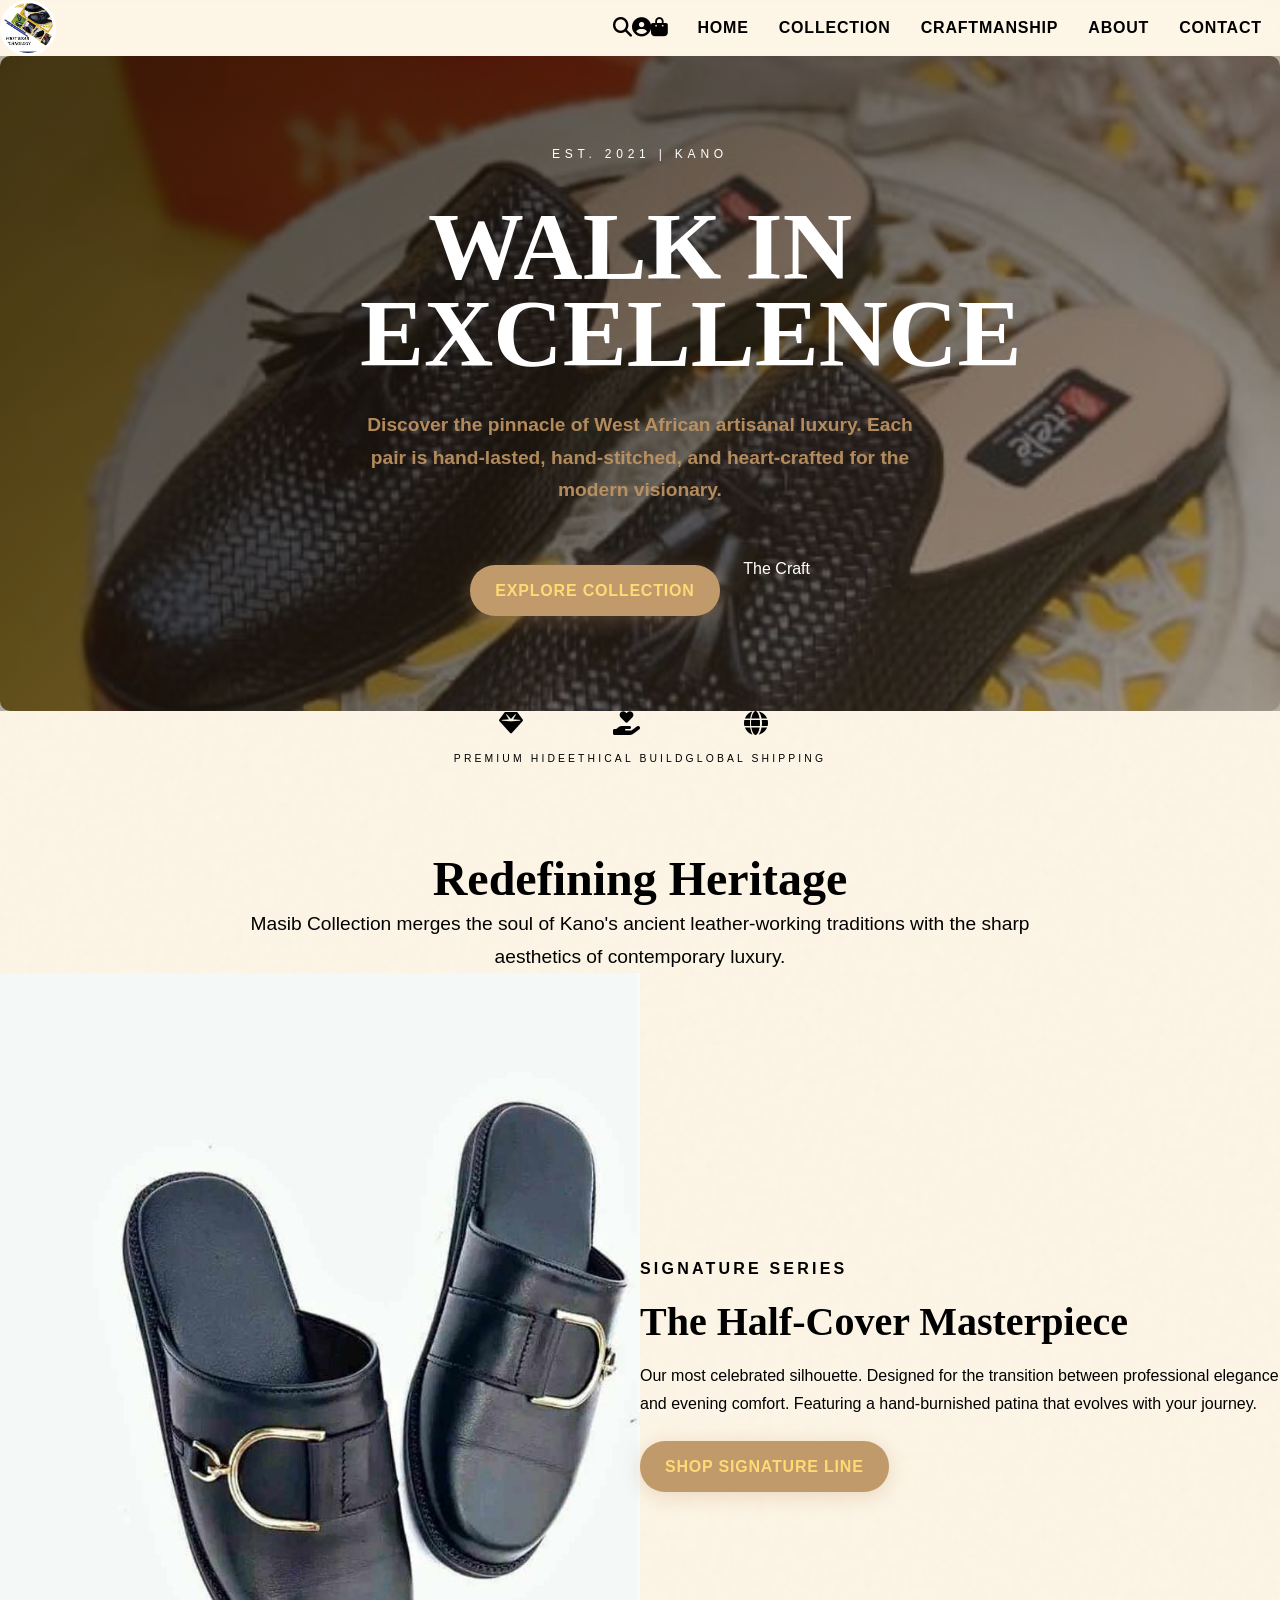
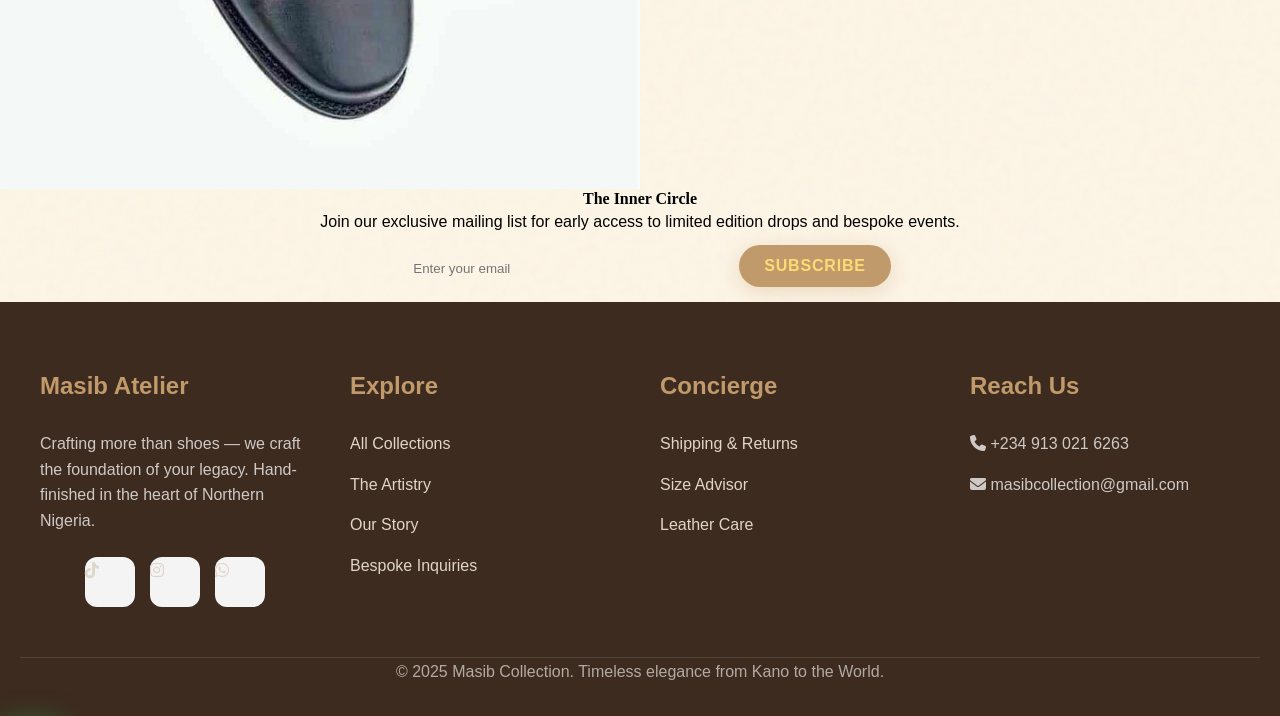
==== commit 021e3ecf: "Resolved merge conflicts and finalized premium design" ====
--- a/index.html
+++ b/index.html
@@ -154,4 +154,4 @@
     <i class="fas fa-arrow-up"></i>
   </button>
 </body>
-</html>+</html>
--- a/style.css
+++ b/style.css
@@ -1,3 +1,4 @@
+<<<<<<< HEAD
 /* ========================================
    MASIB COLLECTION - PREMIUM DESIGN SYSTEM
    Modern Luxury Footwear | Kano, Nigeria
@@ -1570,4 +1571,1148 @@
     box-shadow: none;
     border: 1px solid #ddd;
   }
-}+}
+=======
+
+/* header & navigation section*/ 
+
+.top-header {
+    display: flex;
+    flex-direction:  row:
+    justify-content: space-between;
+    align-items: center;
+    padding: 20px;
+    font-weight: bold;
+    font-size: 1.5rem;
+    color: #c29664;
+}
+
+nav ul {
+    display: flex;
+    flex-direction: row;
+    list-style: none;
+    margin: 0;
+    padding: 0;
+}
+
+nav li {
+    margin-left: 30px;
+}
+
+nav a {
+    text-decoration: none;
+    color: #3d2b1f;
+    font-weight: 600;
+    font-size: 16px;
+    text-transform: uppercase;
+    letter-spacing: 1px;
+    transition: color 0.3s;
+}
+
+nav a:hover {
+    color: #c19a6b;
+}
+
+.nav-icons a:hover {
+    color: #c19a6b;
+}
+.nav-icons a {
+    margin-left: 20px;
+    font-size: 18px;
+    color: #3d2b1f;
+    transition: color 0.3s;
+}
+
+/* hero section */
+
+.bdy {
+    background-color: oldlace;
+    min-height: 100vh;
+    margin: 0;
+}
+
+.hero {
+    min-height: 60vh;
+    height: auto;
+    display: flex;
+    justify-content: center; /* horizontal */
+    align-items: center; /* vertical */ 
+    color: white;
+    background-image: url('palm.jpg');
+    background-size: cover;
+    background-position: center;
+    background-repeat: no-repeat;
+    border-radius: 10px;
+    flex-direction: column;
+    position: relative;
+    text-align: center;
+    padding: 60px 20px;
+}
+
+.hero::before {
+    content: "";
+    position: absolute;
+    top: 0; left: 0;
+    width: 100%; height: 100%;
+    background: rgba(0, 0, 0, 0.3);
+    z-index: 1;
+}
+
+.hero-content {
+    z-index: 2;
+    max-width: 600px;
+    padding: 20px;
+}
+.hero-content h2 {
+    font-size: 3rem;
+    font-family: Arial, Helvetica, sans-serif;
+    font-weight: bold;
+    font-style: italic;
+    color: #c29664;
+}
+
+.hero-content p {
+    font-size: 2rem;
+    margin-bottom: 20px;
+    font-weight: 900;
+    font-family: 'Lucida Sans', 'Lucida Sans Regular', 'Lucida Grande', 'Lucida Sans Unicode', Geneva, Verdana, sans-serif;
+    color: #c29664;
+}
+
+.hero-btn{
+    background-color: #c29664;
+    padding: 15px 40px;
+    font-weight: 600;
+    color: white;
+    text-decoration: none;
+    border-radius: 15px;
+    letter-spacing: 2px;
+    text-transform: uppercase;
+    display: inline-block;
+    border: 2px solid #c19a6b;
+    transition: all 0.3s;
+}
+
+.hero-btn:hover {
+    background: transparent;
+    color: #c19a6b;
+}
+
+/* craftmanship section */
+.craftmanship {
+    padding: 100px 20px;
+    background: #f8f4ef;
+    text-align: center;
+}
+
+.section-title::after {
+    content: '';
+    position: absolute;
+    width: 80px;
+    height: 3px;
+    background: #c19a6b;
+    bottom: -10px;
+    left: 50%;
+    transform: translateX(-50%);
+}
+
+.section-title {
+    font-family: 'arial', sans-serif;
+    font-size: 3rem;
+    margin-bottom: 15px;
+    color: #3d2b1f;
+    position: relative;
+    display: inline-block;
+}
+
+.section-subtitle {
+    font-size: 1.9rem;
+    max-width: 700px;
+    margin: 30px auto 60px;
+    color: #6d5d4b;
+    line-height: 1.8;
+}
+
+.process-steps {
+    display: flex;
+    justify-content: center;
+    flex-wrap: wrap;
+    gap: 40px;
+    max-width: 1200px;
+    margin: 0 auto;
+}
+
+.step {
+    flex: 1;
+    min-width: 250px;
+    max-width: 350px;
+    padding: 30px;
+    background: white;
+    border-radius: 5px;
+    box-shadow: 0 5px 15px rgba(0, 0, 0, 0.05);
+    transition: transform 0.3s;
+}
+
+.step:hover {
+    transform: translateY(-10px);
+}
+
+.step-icon {
+    font-size: 3rem;
+    color: #c19a6b;
+    margin-bottom: 20px;
+}
+
+.step-title {
+    font-family: Impact, Haettenschweiler, 'Arial Narrow Bold', sans-serif;
+    font-size: 1.8rem;
+    margin-bottom: 15px;
+    color: #3d2b1f;
+}
+.step-desc {
+    color: #c19a6b;
+    line-height: 1.3;
+    font-size: 1.2rem;
+    font-family: 'Lucida Sans', 'Lucida Sans Regular', 'Lucida Grande';
+    font-weight: 200;
+}
+
+/* products section */
+.sig-col {
+    font-size: 3rem;
+    text-align: center;
+    font-family: Verdana, Geneva, Tahoma, sans-serif;
+    margin-bottom: 15px;
+    color: #3d2b1f;
+}
+
+.sig-col2 {
+    font-size: 1.7rem;
+    font-family: 'Segoe UI', Tahoma, Geneva, Verdana, sans-serif;
+    text-align: center;
+    margin-bottom: 15px;
+    color: #c19a6b;
+}
+
+.style {
+    min-height: 60vh;
+    height: auto;
+    display: flex;
+    justify-content: center;
+    align-items: center;
+    color: #f8f4ef;
+    background-image: url('ggc2.jpg');
+    background-size: cover;
+    background-position: center;
+    background-repeat: no-repeat;
+    border-radius: 10px;
+    flex-direction: column;
+    position: relative;
+    text-align: center;
+    margin-top: 100px;
+    margin-bottom: 200px;
+    padding: 60px 20px;
+}
+
+.style::before {
+    content: "";
+    position: absolute;
+    top: 0; left: 0;
+    width: 100%; height: 100%;
+    background: rgba(0, 0, 0, 0.3);
+    z-index: 1;
+}
+
+.style-content {
+    z-index: 2;
+    max-width: 600px;
+    padding: 20px;
+}
+
+.style-h3 {
+    font-size: 3rem;
+    font-family: Arial, Helvetica, sans-serif;
+    font-weight: bold;
+    font-style: italic;
+    color: #c29664;
+}
+
+.style-p {
+    font-size: 2rem;
+    margin-bottom: 20px;
+    font-weight: 900;
+    font-family: 'Lucida Sans', 'Lucida Sans Regular', 'Lucida Grande', 'Lucida Sans Unicode', Geneva, Verdana, sans-serif;
+    color: #c29664;
+}
+
+.lts {
+    background-color: #c29664;
+    color: #f8f4ef;
+    font-weight: bold;
+    text-decoration: none;
+    border-radius: 15px;
+    padding: 15px 40px;
+    display: inline-block;
+    text-transform: uppercase;
+    letter-spacing: 2px;
+    border: 2px solid #c19a6b;
+    transition: all 0.3s;
+}
+
+.lts:hover {
+    background: transparent;
+    color: #c19a6b;
+}
+
+.slide {
+    min-height: 60vh;
+    height: auto;
+    display: flex;
+    justify-content: center;
+    align-items: center;
+    color: #f8f4ef;
+    background-image: url('brc2.jpg');
+    background-size: cover;
+    background-position: center;
+    background-repeat: no-repeat;
+    border-radius: 10px;
+    flex-direction: column;
+    position: relative;
+    text-align: center;
+    margin-top: 100px;
+    margin-bottom: 200px;
+    padding: 60px 20px;
+}
+
+.btm {
+    background-color: #c29664;
+    padding: 15px 40px;
+    font-weight: 600;
+    color: #f8f4ef;
+    text-decoration: none;
+    border-radius: 15px;
+    text-transform: uppercase;
+    letter-spacing: 2px;
+    border: 2px solid #c19a6b;
+    transition: all 0.3s;
+    display: inline-block;
+}
+
+.btm:hover {
+    background: transparent;
+    color: #c19a6b;
+}
+.slide::before {
+    content: "";
+    position: absolute;
+    top: 0; left: 0;
+    width: 100%; height: 100%;
+    background: rgba(0, 0, 0, 0.3);
+    z-index: 1;
+}
+
+.slide-content {
+    z-index: 2;
+    max-width: 600px;
+    padding: 20px;
+}
+
+.luxe {
+    min-height: 60vh;
+    height: auto;
+    display: flex;
+    justify-content: center;
+    align-items: center;
+    color: #f8f4ef;
+    background-image: url('hms.jpg');
+    background-size: cover;
+    background-position: center;
+    background-repeat: no-repeat;
+    border-radius: 10px;
+    flex-direction: column;
+    position: relative;
+    text-align: center;
+    margin-bottom: 200px;
+    margin-top: 100px;
+    padding: 60px 20px;
+}
+
+.luxe::before {
+    content: "";
+    position: absolute;
+    top: 0; left: 0;
+    width: 100%; height: 100%;
+    background: rgba(0, 0, 0, 0.3);
+    z-index: 1;
+}
+
+.luxe-content {
+    z-index: 2;
+    max-width: 600px;
+    padding: 20px;
+}
+
+/* buttons shared styles already defined above (bth, btm, lts) */
+
+.about {
+    padding: 100px 200px;
+    background: #f8f4ef;
+}
+
+.about-content {
+   display: flex;
+   align-items: center;
+   max-width: 1200px;
+   margin: 60px auto 0;
+   gap: 60px;
+   flex-wrap: wrap;
+}
+
+.about-image {
+    flex: 1;
+    height: 500px;
+    background: url('zara.jpg') center/cover no-repeat;
+    border-radius: 15px;
+    box-shadow: 0 10px 30px rgba(0, 0, 0, 0.1);
+}
+
+.about-text {
+    flex: 1;
+    min-width: 300px;
+}
+
+.about-text h3 {
+    font-family: 'Times New Roman', Times, serif;
+    font-size: 3rem;
+    margin-bottom: 30px;
+    color: #3d2b1f;
+}
+
+.about-text p {
+    color: #6d5d4b;
+    line-height: 1.8;
+    margin-bottom: 30px;
+    font-size: 1.5rem;
+}
+
+.our {
+    border-radius: 15px;
+    background: #c19a6b;
+    color: white;
+    letter-spacing: 2px;
+    border: 2px solid #c19a6b;
+    transition: all 0.3s;
+    text-decoration: none;
+    font-weight: 600;
+    text-transform: uppercase;
+    padding: 15px 40px;
+    display: inline-block;
+}
+
+.our:hover {
+    background: transparent;
+    color: #c19a6b;
+}
+
+.mcl{
+    width: 200px;
+    height: 200px;
+    border-radius: 50%;
+    object-fit: cover;
+}
+
+/* FOOTER */
+footer {
+    background: #3d2b1f;
+    color: #e0d5c9;
+    padding: 70px 20px 30px;
+}
+
+.footer-content {
+    display: flex;
+    flex-wrap: wrap;
+    justify-content: space-between;
+    max-width: 1200px;
+    margin: 0 auto;
+    gap: 40px;
+    padding-bottom: 50px;
+}
+
+.footer-column {
+    flex: 1;
+    min-width: 250px;
+}
+
+.footer-column h3 {
+    font-family: 'Segoe UI', Tahoma, Geneva, Verdana, sans-serif;
+    font-size: 1.5rem;
+    margin-bottom: 30px;
+    color: #c19a6b;
+}
+
+.footer-column p, .footer-column li {
+   margin-bottom: 15px;
+   line-height: 1.6;
+}
+
+.footer-column ul {
+    list-style: none;
+    padding: 0;
+}
+
+.footer-column a {
+    color: #e0d5c9;
+    text-decoration: none;
+    transition: color 0.3s;
+}
+.footer-column a:hover {
+    color: #c19a6b;
+}
+
+.social-media {
+  display: flex;
+  justify-content: center;
+  gap: 15px;
+  margin-top: 30px;
+}
+
+.social-box {
+  width: 50px;
+  height: 50px;
+  border-radius: 12px;
+  background-color: #f4f4f4;
+  display: flex;
+  justify-content: center;
+  align-items: center;
+  text-decoration: none;
+  font-size: 20px;
+  transition: all 0.3s ease;
+  color: #fff;
+}
+
+.facebook { background-color: #3b5998; }
+.twitter { background-color: #00acee; }
+.pinterest { background-color: #e60023; }
+.instagram { background: radial-gradient(circle at 30% 30%, #feda75, #d62976, #962fbf, #4f5bd5); }
+
+.social-box:hover {
+  transform: scale(1.1);
+  box-shadow: 0 8px 20px rgba(0, 0, 0, 0.2);
+}
+
+.copyright {
+    text-align: center;
+    padding-top: 30px;
+    border-top: 1px solid rgba(193, 154, 107, 0.2);
+    max-width: 1200px;
+    margin: 0 auto;
+    font-size: 1.3rem;
+}
+
+ /* COLLECTION SECTION */
+        .collection-header > h2 {
+            font-size: 2.5rem;
+            text-align: center;
+            color: #c19a6b;
+            font-weight: 700;
+            font-family: 'Franklin Gothic Medium', 'Arial Narrow', Arial, sans-serif;
+            margin-bottom: 0px;
+            text-transform: uppercase;
+            opacity: 0;
+            transform: translateY(0);
+            animation: slidefade 1s ease forwards;
+            animation-delay: 1s;
+        }
+
+        @keyframes slidefade{
+            to{
+                opacity: 1;
+                transform: translateY(0);
+            }
+        }
+
+        .collection-header > h4 {
+            color: #3d2b1f;
+            font-size: 1.5rem;
+            font-weight: 300;
+            font-family: 'Segoe UI', Tahoma, Geneva, Verdana, sans-serif;
+            text-align: center;
+            margin-bottom: opx;
+            opacity: 0;
+            transform: translateY(20px);
+            animation: slidefade 1s ease forwards;
+            animation-delay: 0.5s;
+        }
+
+        .product-grid {
+  display: grid;
+  grid-template-columns: repeat(auto-fit, minmax(230px, 1fr));
+  gap: 30px;
+  max-width: 1100px;
+  margin: 0 auto;
+}
+
+.product-card {
+  background: #c9a67d;
+  border-radius: 20px;
+  box-shadow: 0 2px 10px rgba(0,0,0,0.08);
+  overflow: hidden;
+  transition: transform 0.3s ease, box-shadow 0.3s ease;
+}
+
+.product-card:hover {
+  transform: translateY(-5px);
+  box-shadow: 0 4px 18px rgba(0,0,0,0.15);
+}
+
+.product-card img {
+  width: 100%;
+  height: 500px;
+  object-fit: cover;
+  transition: transform 0.4s ease;
+}
+
+.product-card img:hover {
+  transform: scale(1.05);
+}
+
+.product-card h3 {
+  font-size: 2rem;
+  color: #4e7a8e;
+  margin-top: 12px;
+  text-align: center;
+  font-family: 'Gill Sans', 'Gill Sans MT', Calibri, 'Trebuchet MS', sans-serif;
+  font-weight: 400;
+  font-style: ;
+}
+
+.product-card .price {
+  color: #4e7a8e;
+  margin: 5px 0 10px;
+  text-align: center;
+  font-family: 'Segoe UI', Tahoma, Geneva, Verdana, sans-serif;
+  font-weight: 300;
+}
+
+.product-card button {
+  background: #001f3f;
+  color: #4e7a8e;
+  border: none;
+  padding: 10px 0;
+  width: 100%;
+  border-radius: 0 0 15px 15px;
+  cursor: pointer;
+  font-weight: 500;
+  transition: background 0.3s ease;
+}
+
+.product-card button:hover {
+  background: #00acee;
+}
+
+/* ========== CRAFTSMANSHIP SECTION ========== */
+.craftsmanship {
+  background: linear-gradient(to right, #fff, #f7f5f0);
+  padding: 80px 10%;
+  animation: fadeUp 1.3s ease-in-out;
+}
+
+.craft-container {
+  display: grid;
+  grid-template-columns: repeat(auto-fit, minmax(380px, 1fr));
+  gap: 50px;
+  align-items: center;
+}
+
+/* TEXT SECTION */
+.craft-text h2 {
+  font-size: 2.4rem;
+  letter-spacing: 3px;
+  color: #111;
+  position: relative;
+  margin-bottom: 20px;
+}
+
+.craft-text h2::after {
+  content: "";
+  width: 70px;
+  height: 3px;
+  background: #e0a106;
+  position: absolute;
+  bottom: -8px;
+  left: 0;
+}
+
+.craft-text p {
+  color: #444;
+  line-height: 1.8;
+  margin-top: 15px;
+  font-size: 1rem;
+  text-align: justify;
+}
+
+.learn-btn {
+  display: inline-block;
+  background: #111;
+  color: #fff;
+  border: none;
+  padding: 12px 30px;
+  border-radius: 25px;
+  margin-top: 25px;
+  font-size: 1rem;
+  font-weight: 500;
+  cursor: pointer;
+  transition: all 0.4s ease;
+}
+
+/* Button hover & responsive behavior */
+.learn-btn:hover,
+.learn-btn:focus {
+  background: #e0a106;
+  color: #111;
+  transform: scale(1.07);
+  box-shadow: 0 0 15px rgba(224,161,6,0.4);
+}
+
+.learn-btn:active {
+  transform: scale(0.98);
+}
+
+/* IMAGE SECTION */
+.craft-image img {
+  width: 100%;
+  border-radius: 14px;
+  box-shadow: 0 4px 18px rgba(0,0,0,0.15);
+  transition: transform 0.6s ease, box-shadow 0.6s ease;
+}
+
+.craft-image img:hover {
+  transform: scale(1.05);
+  box-shadow: 0 6px 20px rgba(0,0,0,0.25);
+}
+
+/* Animation */
+@keyframes fadeUp {
+  from { opacity: 0; transform: translateY(40px); }
+  to { opacity: 1; transform: translateY(0); }
+}
+
+/* RESPONSIVE DESIGN */
+@media (max-width: 768px) {
+  .craftsmanship {
+    padding: 60px 6%;
+  }
+
+  .craft-text h2 {
+    font-size: 1.8rem;
+    text-align: center;
+  }
+
+  .craft-text h2::after {
+    left: 50%;
+    transform: translateX(-50%);
+  }
+
+  .craft-text p {
+    font-size: 0.95rem;
+    line-height: 1.7;
+  }
+
+  .learn-btn {
+    display: block;
+    margin: 25px auto 0;
+    padding: 12px 40px;
+    font-size: 0.95rem;
+  }
+
+  .craft-image img {
+    border-radius: 50px;
+  }
+}
+
+Masroor 1, [11/5/2025 8:02 AM]
+<section class="about-section">
+    <div class="about-container">
+      <div class="about-image fade-in-left">
+        <img src="hfc.jpg" alt="Masib craftsmanship">
+      </div>
+
+      <div class="about-text fade-in-right">
+        <h2>About Masib Collection</h2>
+        <p>
+          <strong>MASIB Collection</strong> was founded with a passion for artistry, precision, and individuality. Each piece is more than footwear — it’s a form of expression. 
+          We combine traditional craftsmanship with innovative design, creating timeless shoes that deliver elegance, comfort, and durability in every step.
+        </p>
+
+        <p>
+          Our skilled artisans work with premium materials, shaping each pair to perfection. From sketch to sole, every MASIB creation carries a story of dedication, detail, and purpose.
+        </p>
+
+        <p>
+          Whether you’re dressing up or winding down, MASIB shoes embody confidence and sophistication — made for those who walk their own path.
+        </p>
+
+        <a href="products.html" class="btn">Explore Our Collection</a>
+      </div>
+    </div>
+  </section>
+
+/* === ABOUT PAGE STYLING === */
+
+.about-section {
+  padding: 80px 10%;
+  background: #fff;
+  color: #111;
+  overflow: hidden;
+}
+
+.about-container {
+  display: flex;
+  flex-wrap: wrap;
+  align-items: center;
+  gap: 50px;
+}
+
+.story-image img {
+  width: 100%;
+  max-width: 500px;
+  border-radius: 15px;
+  box-shadow: 0 4px 25px rgba(0,0,0,0.1);
+}
+
+.about-text {
+  flex: 1;
+  min-width: 300px;
+}
+
+.about-text h2 {
+  font-size: 2.4em;
+  margin-bottom: 20px;
+  color: #000;
+  position: relative;
+  animation: fadeDown 1s ease forwards;
+}
+
+.about-text h2::after {
+  content: '';
+  display: block;
+  width: 60px;
+  height: 4px;
+  background: #000;
+  margin-top: 10px;
+  border-radius: 2px;
+}
+
+.about-text p {
+  line-height: 1.7;
+  margin-bottom: 18px;
+  opacity: 0;
+  animation: fadeUp 1s ease forwards;
+}
+
+.about-text p:nth-of-type(1) { animation-delay: 0.3s; }
+.about-text p:nth-of-type(2) { animation-delay: 0.6s; }
+.about-text p:nth-of-type(3) { animation-delay: 0.9s; }
+
+.btn {
+  display: inline-block;
+  padding: 12px 25px;
+  background: #c19a6b;
+  color: #feda75;
+  text-decoration: none;
+  border-radius: 25px;
+  margin-top: 10px;
+  margin-bottom: 15px;
+  opacity: 0;
+  transform: translateY(20px);
+  animation: fadeUp 1s ease forwards;
+  animation-delay: 1.2s;
+}
+
+.btn:hover {
+  background: #333;
+  transform: scale(1.05);
+  transition: 0.3s;
+}
+
+/* === ANIMATIONS === */
+
+@keyframes fadeInLeft {
+  from { opacity: 0; transform: translateX(-60px); }
+  to { opacity: 1; transform: translateX(0); }
+}
+
+@keyframes fadeInRight {
+  from { opacity: 0; transform: translateX(60px); }
+  to { opacity: 1; transform: translateX(0); }
+}
+
+@keyframes fadeUp {
+  from { opacity: 0; transform: translateY(30px); }
+  to { opacity: 1; transform: translateY(0); }
+}
+
+@keyframes fadeDown {
+  from { opacity: 0; transform: translateY(-30px); }
+  to { opacity: 1; transform: translateY(0); }
+}
+
+/* Animation Classes */
+.fade-in-left {
+  opacity: 0;
+  animation: fadeInLeft 1.2s ease forwards;
+}
+
+.fade-in-right {
+  opacity: 0;
+  animation: fadeInRight 1.2s ease forwards;
+  animation-delay: 0.3s;
+}
+
+/* Responsive */
+@media (max-width: 768px) {
+  .about-container {
+    flex-direction: column;
+    text-align: center;
+  }
+
+  .about-text h2::after {
+    margin: 10px auto;
+  }
+}
+
+/* ===== CONTACT SECTION ===== */
+.contact-section {
+  padding: 80px 10%;
+  display: flex;
+  flex-wrap: wrap;
+  justify-content: center;
+  align-items: flex-start;
+  background: linear-gradient(135deg, #fff 40%, #f1f1f1);
+  animation: fadeIn 1s ease forwards;
+}
+
+.contact-container {
+  display: flex;
+  flex-wrap: wrap;
+  justify-content: space-between;
+  width: 100%;
+  max-width: 1100px;
+  gap: 40px;
+}
+
+/* ===== INFO SECTION ===== */
+.contact-info {
+  flex: 1;
+  min-width: 300px;
+  animation: slideInLeft 1s ease forwards;
+}
+
+.contact-info h2 {
+  font-size: 2em;
+  margin-bottom: 15px;
+  color: #111;
+}
+
+.contact-info p {
+  line-height: 1.6;
+  margin-bottom: 20px;
+}
+
+.contact-details p {
+  margin-bottom: 10px;
+  display: flex;
+  align-items: center;
+}
+
+.contact-details i {
+  margin-right: 10px;
+  color: #b48b4e;
+}
+
+.contact-links a {
+  color: #333;
+  font-size: 1.5em;
+  margin-right: 15px;
+  transition: 0.3s ease;
+}
+
+.contact-links a:hover {
+  color: #b48b4e;
+  transform: scale(1.1);
+}
+
+/* ===== FORM SECTION ===== */
+.contact-form {
+  flex: 1;
+  min-width: 300px;
+  background: #fff;
+  padding: 30px;
+  border-radius: 12px;
+  box-shadow: 0 4px 20px rgba(0, 0, 0, 0.08);
+  animation: slideInRight 1s ease forwards;
+}
+
+.contact-form form {
+  display: flex;
+  flex-direction: column;
+}
+
+.contact-form input,
+.contact-form textarea {
+  margin-bottom: 15px;
+  padding: 12px;
+  border: 1px solid #ccc;
+  border-radius: 8px;
+  font-size: 1em;
+  width: 100%;
+}
+
+.contact-form button {
+  background: #b48b4e;
+  color: #fff;
+  border: none;
+  padding: 12px;
+  border-radius: 8px;
+  font-size: 1em;
+  cursor: pointer;
+  transition: 0.3s ease;
+}
+
+.contact-form button:hover {
+  background: #96753c;
+  transform: translateY(-2px);
+}
+
+/* ===== ANIMATIONS ===== */
+@keyframes fadeIn {
+  from { opacity: 0; }
+  to { opacity: 1; }
+}
+
+@keyframes slideInLeft {
+  from { transform: translateX(-50px); opacity: 0; }
+  to { transform: translateX(0); opacity: 1; }
+}
+
+@keyframes slideInRight {
+  from { transform: translateX(50px); opacity: 0; }
+  to { transform: translateX(0); opacity: 1; }
+}
+
+/* ===== RESPONSIVE ===== */
+@media (max-width: 768px) {
+  .contact-section {
+    padding: 60px 5%;
+  }
+  .contact-container {
+    flex-direction: column;
+  }
+}
+    
+/* RESPONSIVE */
+
+/* Large tablets / small desktops */
+@media (max-width: 1100px) {
+    .top-header {
+        flex-direction: column;
+        align-items: center;
+        gap: 12px;
+        padding: 12px 5%;
+    }
+
+    nav ul {
+        flex-direction: row;
+        flex-wrap: wrap;
+        justify-content: center;
+    }
+
+    nav li {
+        margin-left: 20px;
+    }
+
+    section {
+        padding: 80px 5% 40px;
+    }
+
+    .hero, .style, .slide, .luxe {
+        padding: 40px 20px;
+    }
+
+    .about {
+        padding: 60px 20px;
+    }
+
+    .about-content {
+        gap: 30px;
+    }
+
+    .footer-content {
+        padding-bottom: 40px;
+    }
+}
+
+/* Tablets and mobile landscape */
+@media (max-width: 768px) {
+    .top-header {
+        padding: 10px 4%;
+    }
+
+    nav ul {
+        flex-direction: column;
+        align-items: center;
+        gap: 10px;
+    }
+
+    nav li {
+        margin-left: 0;
+    }
+
+    .hero-content h2 { font-size: 2rem; }
+    .hero-content p { font-size: 1.25rem; }
+
+    .section-title { font-size: 2.2rem; }
+    .section-subtitle { font-size: 1.1rem; }
+
+    .process-steps {
+        flex-direction: column;
+        gap: 20px;
+        padding: 0 20px;
+    }
+
+    .about {
+        padding: 40px 16px;
+    }
+
+    .about-image {
+        height: 320px;
+    }
+
+    .mcl {
+        width: 140px;
+        height: 140px;
+    }
+
+    .footer-content {
+        flex-direction: column;
+        align-items: center;
+        gap: 30px;
+    }
+}
+
+/* Small phones */
+@media (max-width: 480px) {
+    .top-header h1 { font-size: 1.1rem; text-align: center; }
+    nav a { font-size: 14px; }
+    .hero-content h2 { font-size: 1.6rem; }
+    .hero-content p { font-size: 1rem; }
+    .section-title { font-size: 1.6rem; }
+    .section-subtitle { font-size: 1rem; max-width: 320px; }
+    .about { padding: 30px 12px; }
+    .about-content { gap: 20px; margin-top: 30px; }
+    .mcl { width: 100px; height: 100px; }
+    .footer-column h3 { font-size: 1.2rem; }
+    .copyright {
+
+       
+>>>>>>> 95a1f3401ba6f9ebc3b15d2d2b55a3a7a598d881
